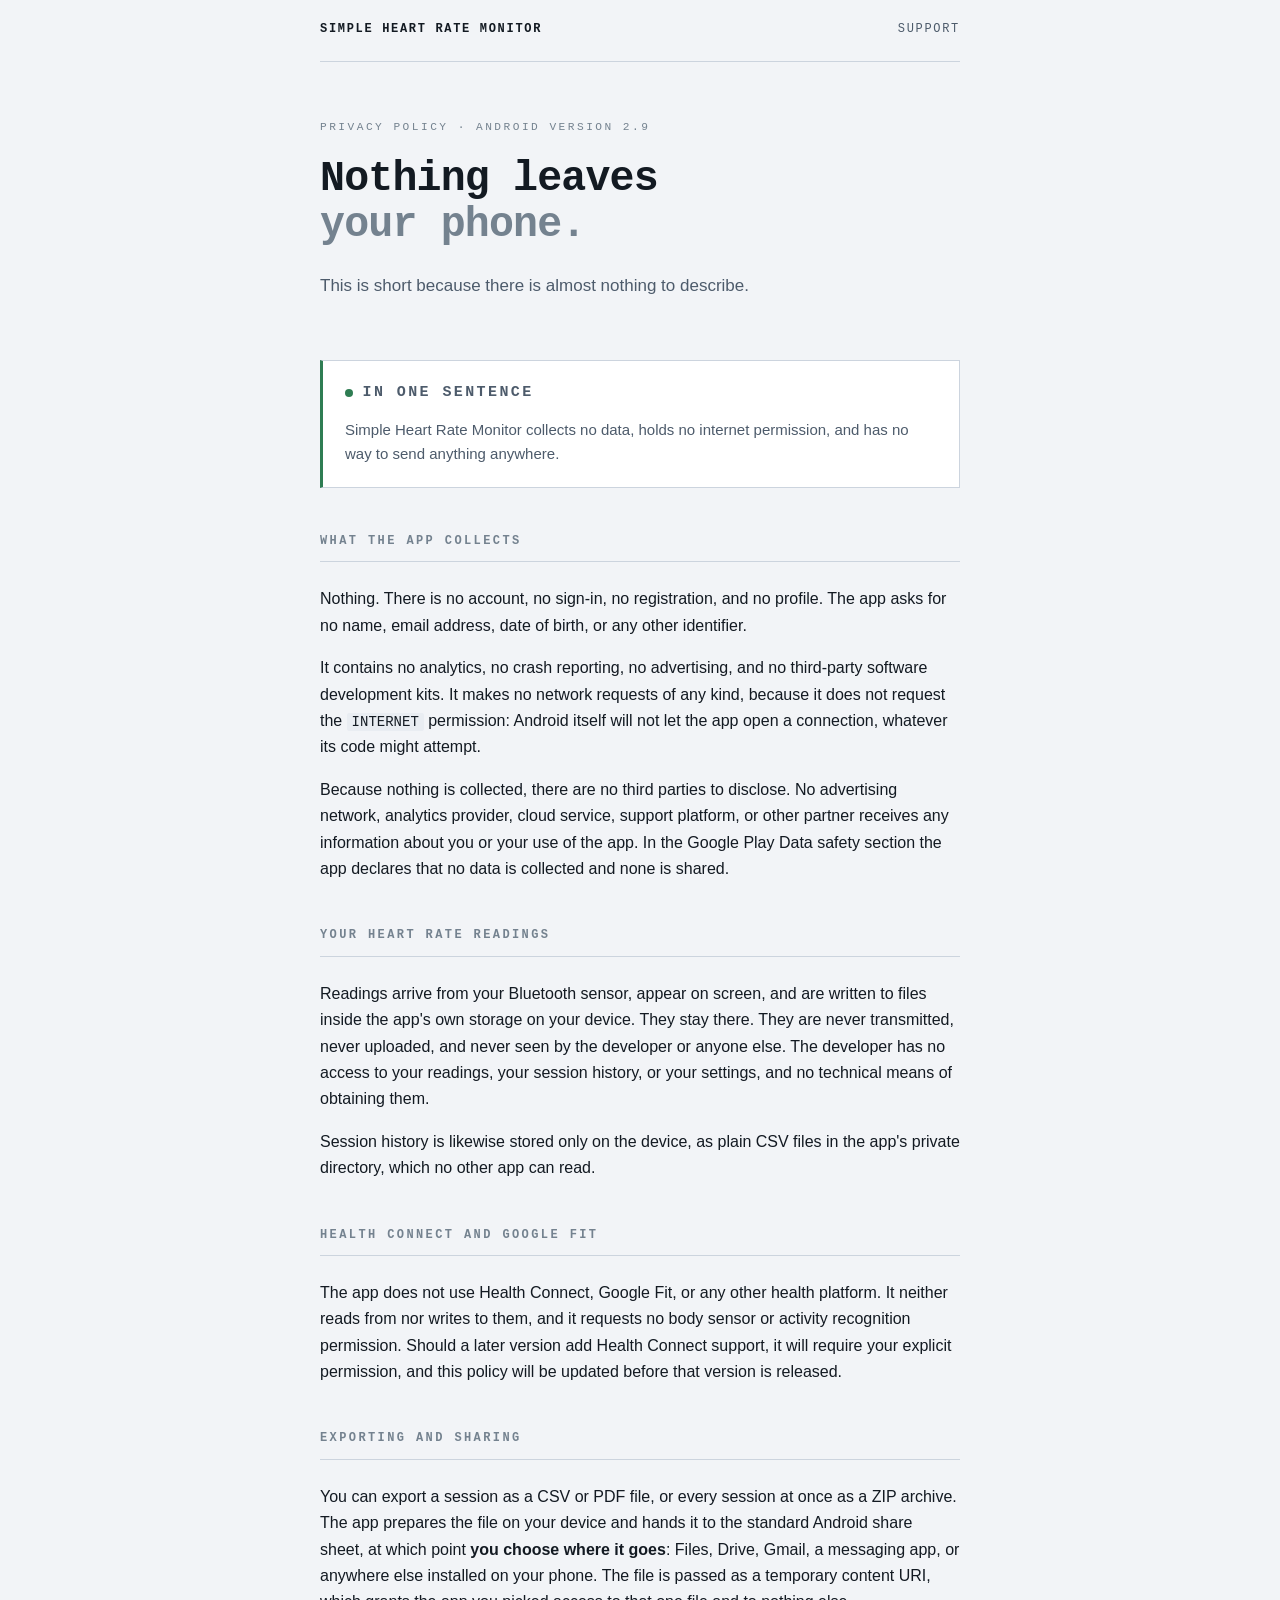
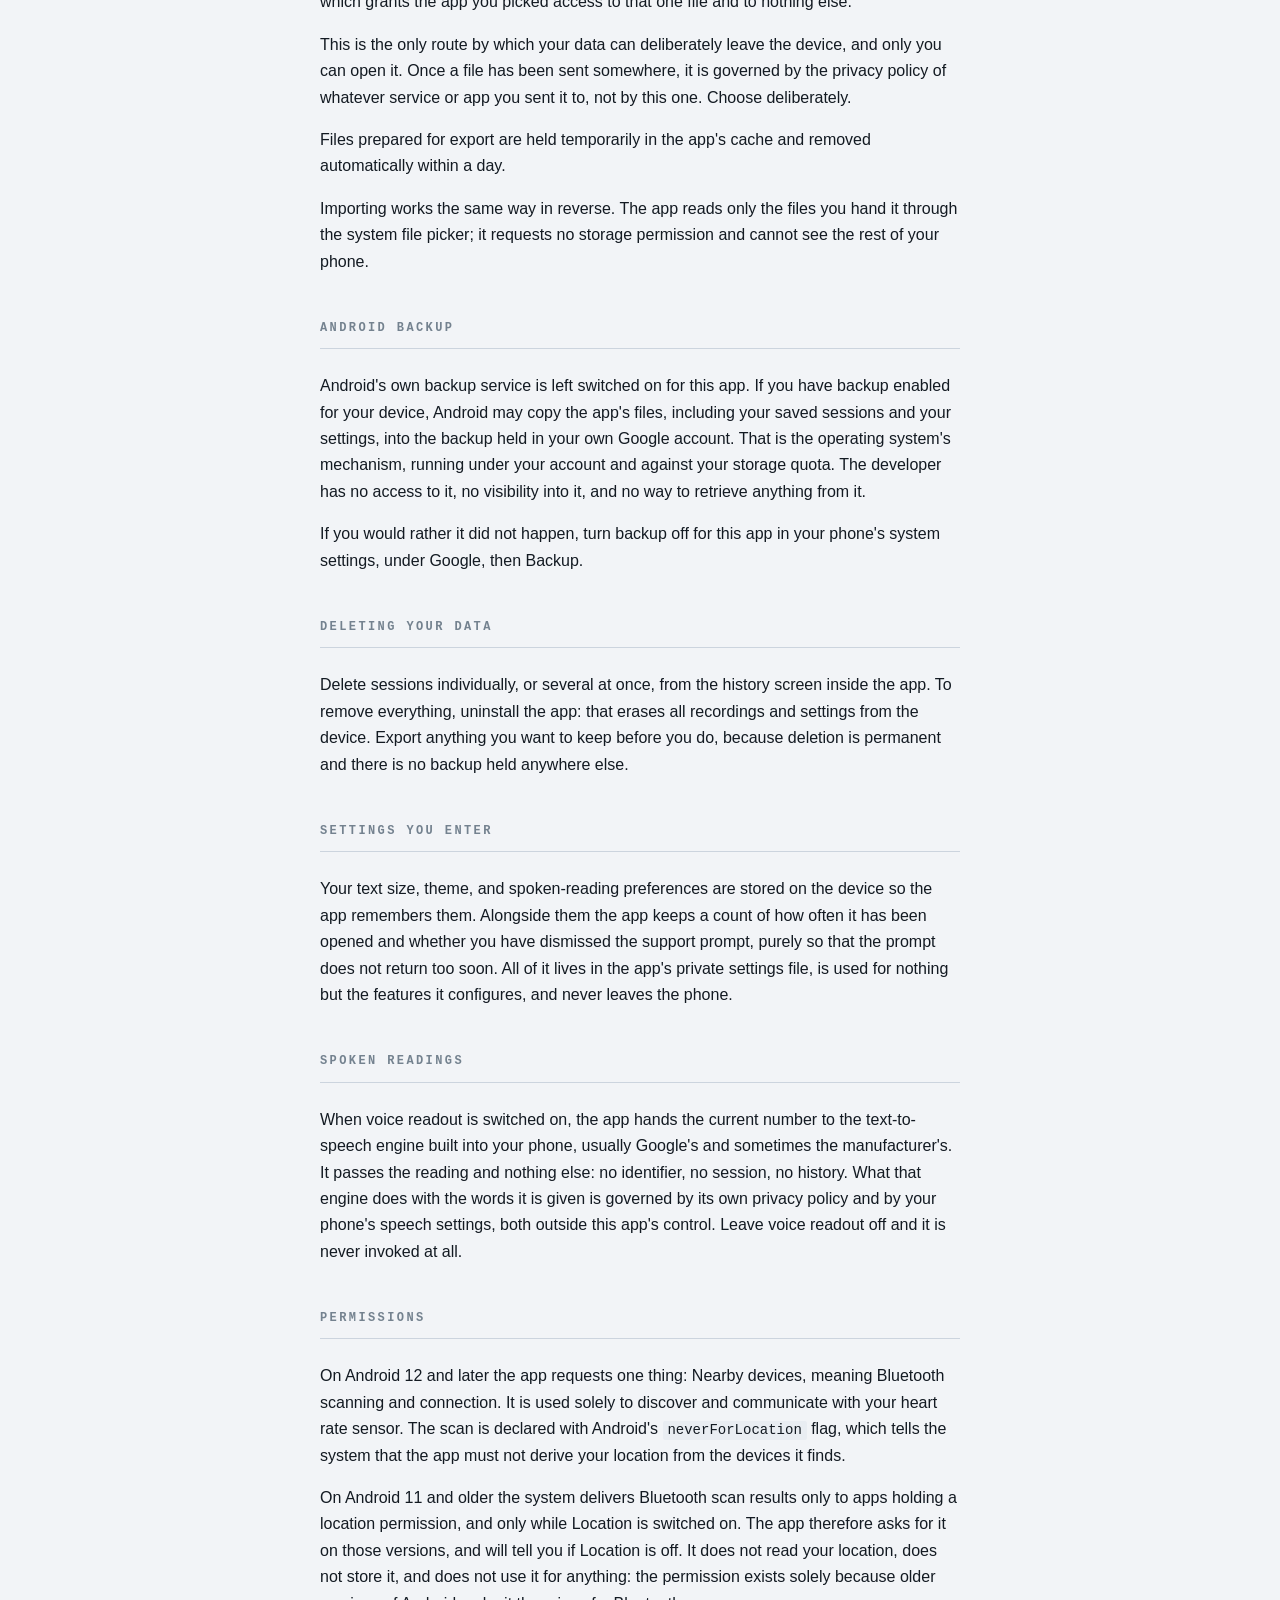
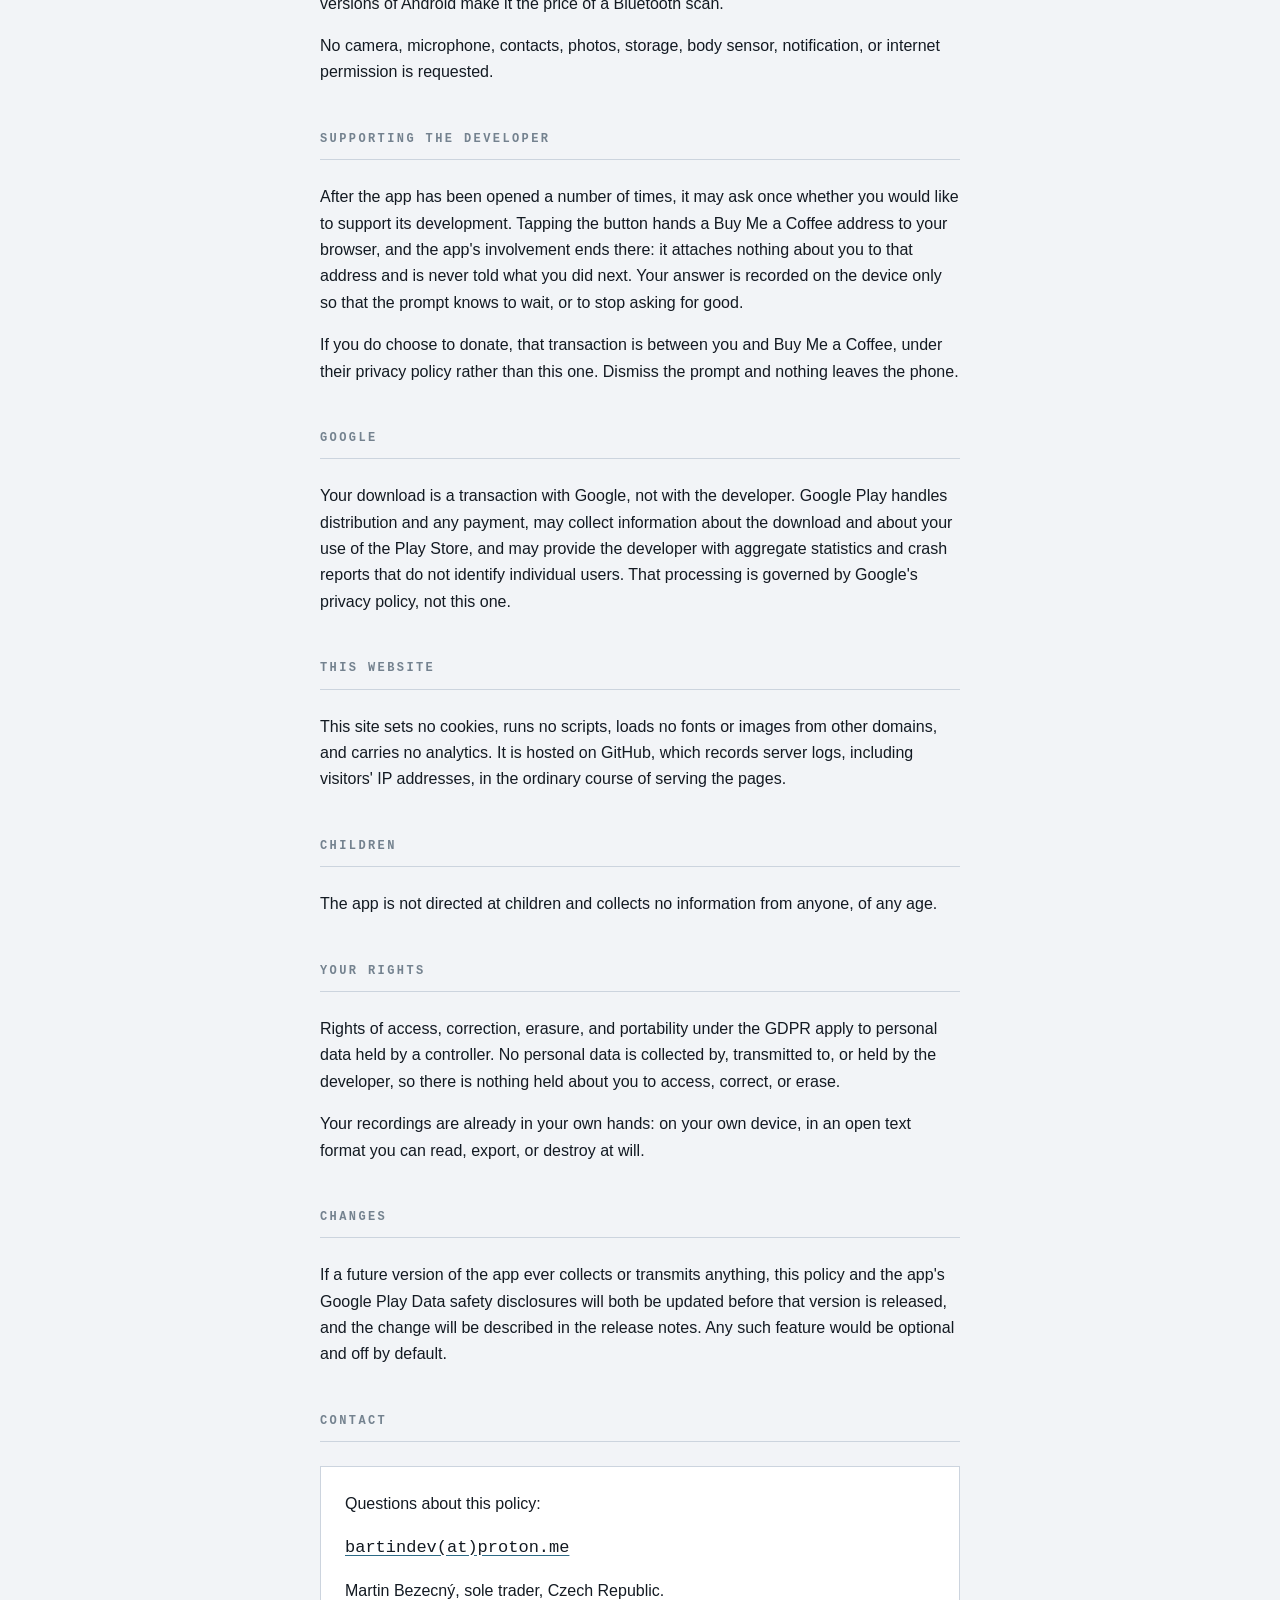
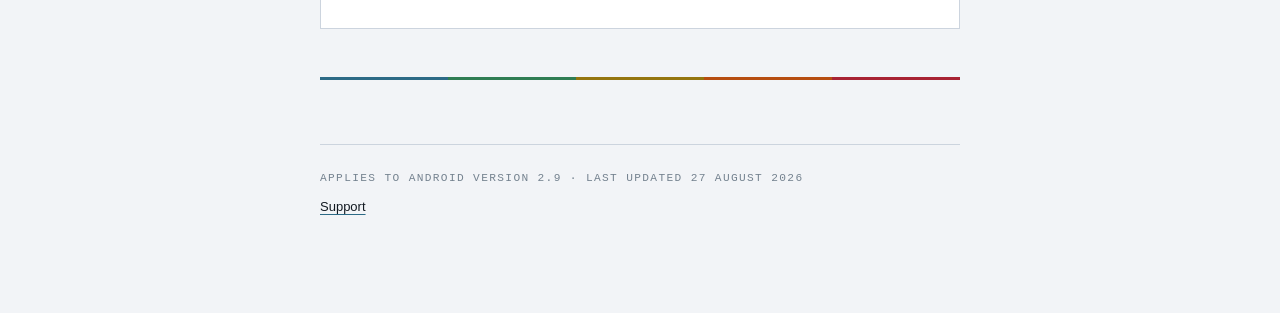
==== privacy-android.html @ a87508fc "Add Android privacy policy, replace favicon with app icon" ====
<!DOCTYPE html>
<html lang="en">
<head>
<meta charset="utf-8">
<meta name="viewport" content="width=device-width, initial-scale=1">
<title>Privacy policy &middot; Simple Heart Rate Monitor</title>
<meta name="description" content="Privacy policy for the Android version of Simple Heart Rate Monitor. The app collects nothing and holds no internet permission.">
<meta name="robots" content="noindex, nofollow">
<link rel="icon" href="favicon.svg" type="image/svg+xml">
<link rel="stylesheet" href="style.css">
</head>
<body>

<nav class="bar">
  <b>Simple Heart Rate Monitor</b>
  <a href="index.html">Support</a>
</nav>

<main>

  <header class="hero">
    <p class="eyebrow">Privacy policy &middot; Android version 2.9</p>
    <h1>Nothing leaves<span>your phone.</span></h1>
    <p class="lede">This is short because there is almost nothing to describe.</p>
  </header>

  <div class="panel">
    <p class="panel-head"><i class="led"></i> In one sentence</p>
    <p>Simple Heart Rate Monitor collects no data, holds no internet permission, and has no way to send anything anywhere.</p>
  </div>

  <section>
    <h2>What the app collects</h2>
    <p>Nothing. There is no account, no sign-in, no registration, and no profile. The app asks for no name, email address, date of birth, or any other identifier.</p>
    <p>It contains no analytics, no crash reporting, no advertising, and no third-party software development kits. It makes no network requests of any kind, because it does not request the <code>INTERNET</code> permission: Android itself will not let the app open a connection, whatever its code might attempt.</p>
    <p>Because nothing is collected, there are no third parties to disclose. No advertising network, analytics provider, cloud service, support platform, or other partner receives any information about you or your use of the app. In the Google Play Data safety section the app declares that no data is collected and none is shared.</p>
  </section>

  <section>
    <h2>Your heart rate readings</h2>
    <p>Readings arrive from your Bluetooth sensor, appear on screen, and are written to files inside the app's own storage on your device. They stay there. They are never transmitted, never uploaded, and never seen by the developer or anyone else. The developer has no access to your readings, your session history, or your settings, and no technical means of obtaining them.</p>
    <p>Session history is likewise stored only on the device, as plain CSV files in the app's private directory, which no other app can read.</p>
  </section>

  <section>
    <h2>Health Connect and Google Fit</h2>
    <p>The app does not use Health Connect, Google Fit, or any other health platform. It neither reads from nor writes to them, and it requests no body sensor or activity recognition permission. Should a later version add Health Connect support, it will require your explicit permission, and this policy will be updated before that version is released.</p>
  </section>

  <section>
    <h2>Exporting and sharing</h2>
    <p>You can export a session as a CSV or PDF file, or every session at once as a ZIP archive. The app prepares the file on your device and hands it to the standard Android share sheet, at which point <strong>you choose where it goes</strong>: Files, Drive, Gmail, a messaging app, or anywhere else installed on your phone. The file is passed as a temporary content URI, which grants the app you picked access to that one file and to nothing else.</p>
    <p>This is the only route by which your data can deliberately leave the device, and only you can open it. Once a file has been sent somewhere, it is governed by the privacy policy of whatever service or app you sent it to, not by this one. Choose deliberately.</p>
    <p>Files prepared for export are held temporarily in the app's cache and removed automatically within a day.</p>
    <p>Importing works the same way in reverse. The app reads only the files you hand it through the system file picker; it requests no storage permission and cannot see the rest of your phone.</p>
  </section>

  <section>
    <h2>Android backup</h2>
    <p>Android's own backup service is left switched on for this app. If you have backup enabled for your device, Android may copy the app's files, including your saved sessions and your settings, into the backup held in your own Google account. That is the operating system's mechanism, running under your account and against your storage quota. The developer has no access to it, no visibility into it, and no way to retrieve anything from it.</p>
    <p>If you would rather it did not happen, turn backup off for this app in your phone's system settings, under Google, then Backup.</p>
  </section>

  <section>
    <h2>Deleting your data</h2>
    <p>Delete sessions individually, or several at once, from the history screen inside the app. To remove everything, uninstall the app: that erases all recordings and settings from the device. Export anything you want to keep before you do, because deletion is permanent and there is no backup held anywhere else.</p>
  </section>

  <section>
    <h2>Settings you enter</h2>
    <p>Your text size, theme, and spoken-reading preferences are stored on the device so the app remembers them. Alongside them the app keeps a count of how often it has been opened and whether you have dismissed the support prompt, purely so that the prompt does not return too soon. All of it lives in the app's private settings file, is used for nothing but the features it configures, and never leaves the phone.</p>
  </section>

  <section>
    <h2>Spoken readings</h2>
    <p>When voice readout is switched on, the app hands the current number to the text-to-speech engine built into your phone, usually Google's and sometimes the manufacturer's. It passes the reading and nothing else: no identifier, no session, no history. What that engine does with the words it is given is governed by its own privacy policy and by your phone's speech settings, both outside this app's control. Leave voice readout off and it is never invoked at all.</p>
  </section>

  <section>
    <h2>Permissions</h2>
    <p>On Android 12 and later the app requests one thing: Nearby devices, meaning Bluetooth scanning and connection. It is used solely to discover and communicate with your heart rate sensor. The scan is declared with Android's <code>neverForLocation</code> flag, which tells the system that the app must not derive your location from the devices it finds.</p>
    <p>On Android 11 and older the system delivers Bluetooth scan results only to apps holding a location permission, and only while Location is switched on. The app therefore asks for it on those versions, and will tell you if Location is off. It does not read your location, does not store it, and does not use it for anything: the permission exists solely because older versions of Android make it the price of a Bluetooth scan.</p>
    <p>No camera, microphone, contacts, photos, storage, body sensor, notification, or internet permission is requested.</p>
  </section>

  <section>
    <h2>Supporting the developer</h2>
    <p>After the app has been opened a number of times, it may ask once whether you would like to support its development. Tapping the button hands a Buy Me a Coffee address to your browser, and the app's involvement ends there: it attaches nothing about you to that address and is never told what you did next. Your answer is recorded on the device only so that the prompt knows to wait, or to stop asking for good.</p>
    <p>If you do choose to donate, that transaction is between you and Buy Me a Coffee, under their privacy policy rather than this one. Dismiss the prompt and nothing leaves the phone.</p>
  </section>

  <section>
    <h2>Google</h2>
    <p>Your download is a transaction with Google, not with the developer. Google Play handles distribution and any payment, may collect information about the download and about your use of the Play Store, and may provide the developer with aggregate statistics and crash reports that do not identify individual users. That processing is governed by Google's privacy policy, not this one.</p>
  </section>

  <section>
    <h2>This website</h2>
    <p>This site sets no cookies, runs no scripts, loads no fonts or images from other domains, and carries no analytics. It is hosted on GitHub, which records server logs, including visitors' IP addresses, in the ordinary course of serving the pages.</p>
  </section>

  <section>
    <h2>Children</h2>
    <p>The app is not directed at children and collects no information from anyone, of any age.</p>
  </section>

  <section>
    <h2>Your rights</h2>
    <p>Rights of access, correction, erasure, and portability under the GDPR apply to personal data held by a controller. No personal data is collected by, transmitted to, or held by the developer, so there is nothing held about you to access, correct, or erase.</p>
    <p>Your recordings are already in your own hands: on your own device, in an open text format you can read, export, or destroy at will.</p>
  </section>

  <section>
    <h2>Changes</h2>
    <p>If a future version of the app ever collects or transmits anything, this policy and the app's Google Play Data safety disclosures will both be updated before that version is released, and the change will be described in the release notes. Any such feature would be optional and off by default.</p>
  </section>

  <section>
    <h2>Contact</h2>
    <div class="contact">
      <p>Questions about this policy:</p>
      <p class="addr"><a href="mailto:bartindev@proton.me">bartindev(at)proton.me</a></p>
      <p>Martin Bezecn&yacute;, sole trader, Czech Republic.</p>
    </div>
  </section>

  <div class="ramp"><i></i><i></i><i></i><i></i><i></i></div>

</main>

<footer>
  <p class="meta">Applies to Android version 2.9 &middot; Last updated 27 August 2026</p>
  <p><a href="index.html">Support</a></p>
</footer>

</body>
</html>
---- style.css ----
/* Simple Heart Rate Monitor - support site
   No webfonts, no scripts, no third-party requests. The privacy policy
   hosted here says the product contacts nobody; the site holds to that. */

:root {
  --ink:        #10151c;
  --panel:      #171e27;
  --panel-2:    #1d2531;
  --rule:       #263140;
  --rule-soft:  #1f2833;
  --text:       #dde3ea;
  --text-dim:   #97a5b6;
  --text-faint: #6b7a8c;

  /* The five training zones are the app's only chromatic vocabulary,
     so they are this page's palette too. */
  --z1: #3b82a0;
  --z2: #3f9c6b;
  --z3: #c9a227;
  --z4: #e0651f;
  --z5: #c8384a;

  --mono: ui-monospace, "SF Mono", SFMono-Regular, Menlo, Consolas,
          "Liberation Mono", "Courier New", monospace;
  --sans: -apple-system, BlinkMacSystemFont, "Segoe UI", Roboto,
          "Helvetica Neue", Arial, sans-serif;

  --col: 40rem;
}

@media (prefers-color-scheme: light) {
  :root {
    --ink:        #f2f4f7;
    --panel:      #ffffff;
    --panel-2:    #e9edf2;
    --rule:       #ccd4de;
    --rule-soft:  #dde3ea;
    --text:       #131a22;
    --text-dim:   #4d5b6b;
    --text-faint: #74828f;
    --z1: #2c6a86;
    --z2: #2f7d53;
    --z3: #94750f;
    --z4: #b64d10;
    --z5: #a82333;
  }
}

*, *::before, *::after { box-sizing: border-box; }

html { -webkit-text-size-adjust: 100%; }

body {
  margin: 0;
  background: var(--ink);
  color: var(--text);
  font-family: var(--sans);
  font-size: 1rem;
  line-height: 1.65;
  padding: 0 1.5rem 6rem;
}

/* ---------- masthead ---------- */

.bar {
  max-width: var(--col);
  margin: 0 auto;
  display: flex;
  justify-content: space-between;
  align-items: baseline;
  gap: 1rem;
  padding: 1.25rem 0;
  border-bottom: 1px solid var(--rule);
  font-family: var(--mono);
  font-size: 0.75rem;
  letter-spacing: 0.14em;
  text-transform: uppercase;
}

.bar b { font-weight: 600; color: var(--text); }
.bar a { color: var(--text-dim); text-decoration: none; border-bottom: 1px solid transparent; }
.bar a:hover, .bar a:focus-visible { color: var(--text); border-bottom-color: var(--z1); }

/* ---------- layout ---------- */

main { max-width: var(--col); margin: 0 auto; }

.hero { padding: 3.5rem 0 2.5rem; }

.eyebrow {
  font-family: var(--mono);
  font-size: 0.7rem;
  letter-spacing: 0.22em;
  text-transform: uppercase;
  color: var(--text-faint);
  margin: 0 0 1.25rem;
}

h1 {
  font-family: var(--mono);
  font-weight: 600;
  font-size: clamp(1.75rem, 7vw, 2.6rem);
  line-height: 1.1;
  letter-spacing: -0.02em;
  margin: 0;
}

h1 span { display: block; color: var(--text-faint); }

.lede {
  margin: 1.5rem 0 0;
  font-size: 1.0625rem;
  color: var(--text-dim);
  max-width: 34rem;
}

section { padding: 2.75rem 0 0; }

h2 {
  font-family: var(--mono);
  font-size: 0.75rem;
  font-weight: 600;
  letter-spacing: 0.2em;
  text-transform: uppercase;
  color: var(--text-faint);
  margin: 0 0 1.5rem;
  padding-bottom: 0.6rem;
  border-bottom: 1px solid var(--rule);
}

h3 {
  font-family: var(--sans);
  font-size: 1rem;
  font-weight: 600;
  margin: 2rem 0 0.5rem;
}

p { margin: 0 0 1rem; }
p:last-child { margin-bottom: 0; }

a { color: var(--text); text-decoration: underline; text-decoration-color: var(--z1); text-underline-offset: 0.2em; }
a:hover, a:focus-visible { text-decoration-color: var(--text); }

code {
  font-family: var(--mono);
  font-size: 0.875em;
  background: var(--panel-2);
  padding: 0.1em 0.35em;
  border-radius: 2px;
}

strong { font-weight: 600; }

/* ---------- status panels: the signature element ---------- */

.panel {
  background: var(--panel);
  border: 1px solid var(--rule);
  border-left: 3px solid var(--z2);
  padding: 1.25rem 1.375rem;
  margin: 1.25rem 0 0;
}

.panel-head {
  display: flex;
  align-items: center;
  gap: 0.6rem;
  font-family: var(--mono);
  font-size: 0.7rem;
  font-weight: 600;
  letter-spacing: 0.16em;
  text-transform: uppercase;
  color: var(--z2);
  margin: 0 0 0.75rem;
}

.led {
  width: 0.5rem;
  height: 0.5rem;
  border-radius: 50%;
  background: var(--z2);
  flex: none;
}

.panel p { color: var(--text-dim); font-size: 0.9375rem; }

.panel--alert { border-left-color: var(--z5); }
.panel--alert .panel-head { color: var(--z5); font-size: 0.9375rem; letter-spacing: 0.1em; }
.panel--alert .led { background: var(--z5); animation: pulse 1.8s ease-in-out infinite; }
.panel--alert strong { color: var(--text); }

@keyframes pulse { 0%, 100% { opacity: 1; } 50% { opacity: 0.3; } }

@media (prefers-reduced-motion: reduce) {
  .panel--alert .led { animation: none; }
}

/* ---------- compatibility split ---------- */

.split {
  display: grid;
  grid-template-columns: 1fr;
  gap: 2rem;
}

@media (min-width: 40rem) {
  .split { grid-template-columns: 1fr 1fr; gap: 2.5rem; }
}

.split h3 {
  margin: 0 0 0.875rem;
  font-family: var(--mono);
  font-size: 0.7rem;
  letter-spacing: 0.16em;
  text-transform: uppercase;
  padding-bottom: 0.5rem;
  border-bottom: 1px solid var(--rule-soft);
}

.split-yes h3 { color: var(--z2); }
.split-no  h3 { color: var(--z5); }

.split ul { list-style: none; margin: 0; padding: 0; }
.split li {
  font-size: 0.9375rem;
  color: var(--text-dim);
  padding: 0.3rem 0 0.3rem 1.1rem;
  position: relative;
}
.split li::before {
  content: "";
  position: absolute;
  left: 0;
  top: 0.95em;
  width: 0.45rem;
  height: 1px;
  background: currentColor;
  opacity: 0.6;
}
.split li b { color: var(--text); font-weight: 600; }
.split-note { font-size: 0.875rem; color: var(--text-faint); margin-top: 1rem; }

/* ---------- question list ---------- */

.qa { border-top: 1px solid var(--rule-soft); }

.qa > div {
  border-bottom: 1px solid var(--rule-soft);
  padding: 1.375rem 0;
}

.q {
  font-weight: 600;
  font-size: 1rem;
  margin: 0 0 0.5rem;
  color: var(--text);
}

.qa p { color: var(--text-dim); font-size: 0.9375rem; }

/* ---------- ordered steps ---------- */

ol.steps {
  margin: 0.5rem 0 0;
  padding-left: 0;
  list-style: none;
  counter-reset: step;
}

ol.steps li {
  counter-increment: step;
  position: relative;
  padding: 0 0 0.75rem 2.25rem;
  font-size: 0.9375rem;
  color: var(--text-dim);
}

ol.steps li::before {
  content: counter(step, decimal-leading-zero);
  position: absolute;
  left: 0;
  top: 0;
  font-family: var(--mono);
  font-size: 0.75rem;
  color: var(--z1);
  letter-spacing: 0.05em;
}

ol.steps li b { color: var(--text); font-weight: 600; }

/* ---------- zone ramp ---------- */

.ramp { display: flex; height: 3px; margin: 3rem 0 0; }
.ramp i { flex: 1; }
.ramp i:nth-child(1) { background: var(--z1); }
.ramp i:nth-child(2) { background: var(--z2); }
.ramp i:nth-child(3) { background: var(--z3); }
.ramp i:nth-child(4) { background: var(--z4); }
.ramp i:nth-child(5) { background: var(--z5); }

/* ---------- contact + footer ---------- */

.contact {
  background: var(--panel);
  border: 1px solid var(--rule);
  padding: 1.5rem;
  margin-top: 0.5rem;
}

.contact .addr {
  font-family: var(--mono);
  font-size: 1.0625rem;
  word-break: break-all;
}

footer {
  max-width: var(--col);
  margin: 4rem auto 0;
  padding-top: 1.5rem;
  border-top: 1px solid var(--rule);
  font-size: 0.8125rem;
  color: var(--text-faint);
}

footer p { margin: 0 0 0.5rem; }

footer .meta {
  font-family: var(--mono);
  font-size: 0.7rem;
  letter-spacing: 0.12em;
  text-transform: uppercase;
}

:focus-visible {
  outline: 2px solid var(--z1);
  outline-offset: 3px;
}
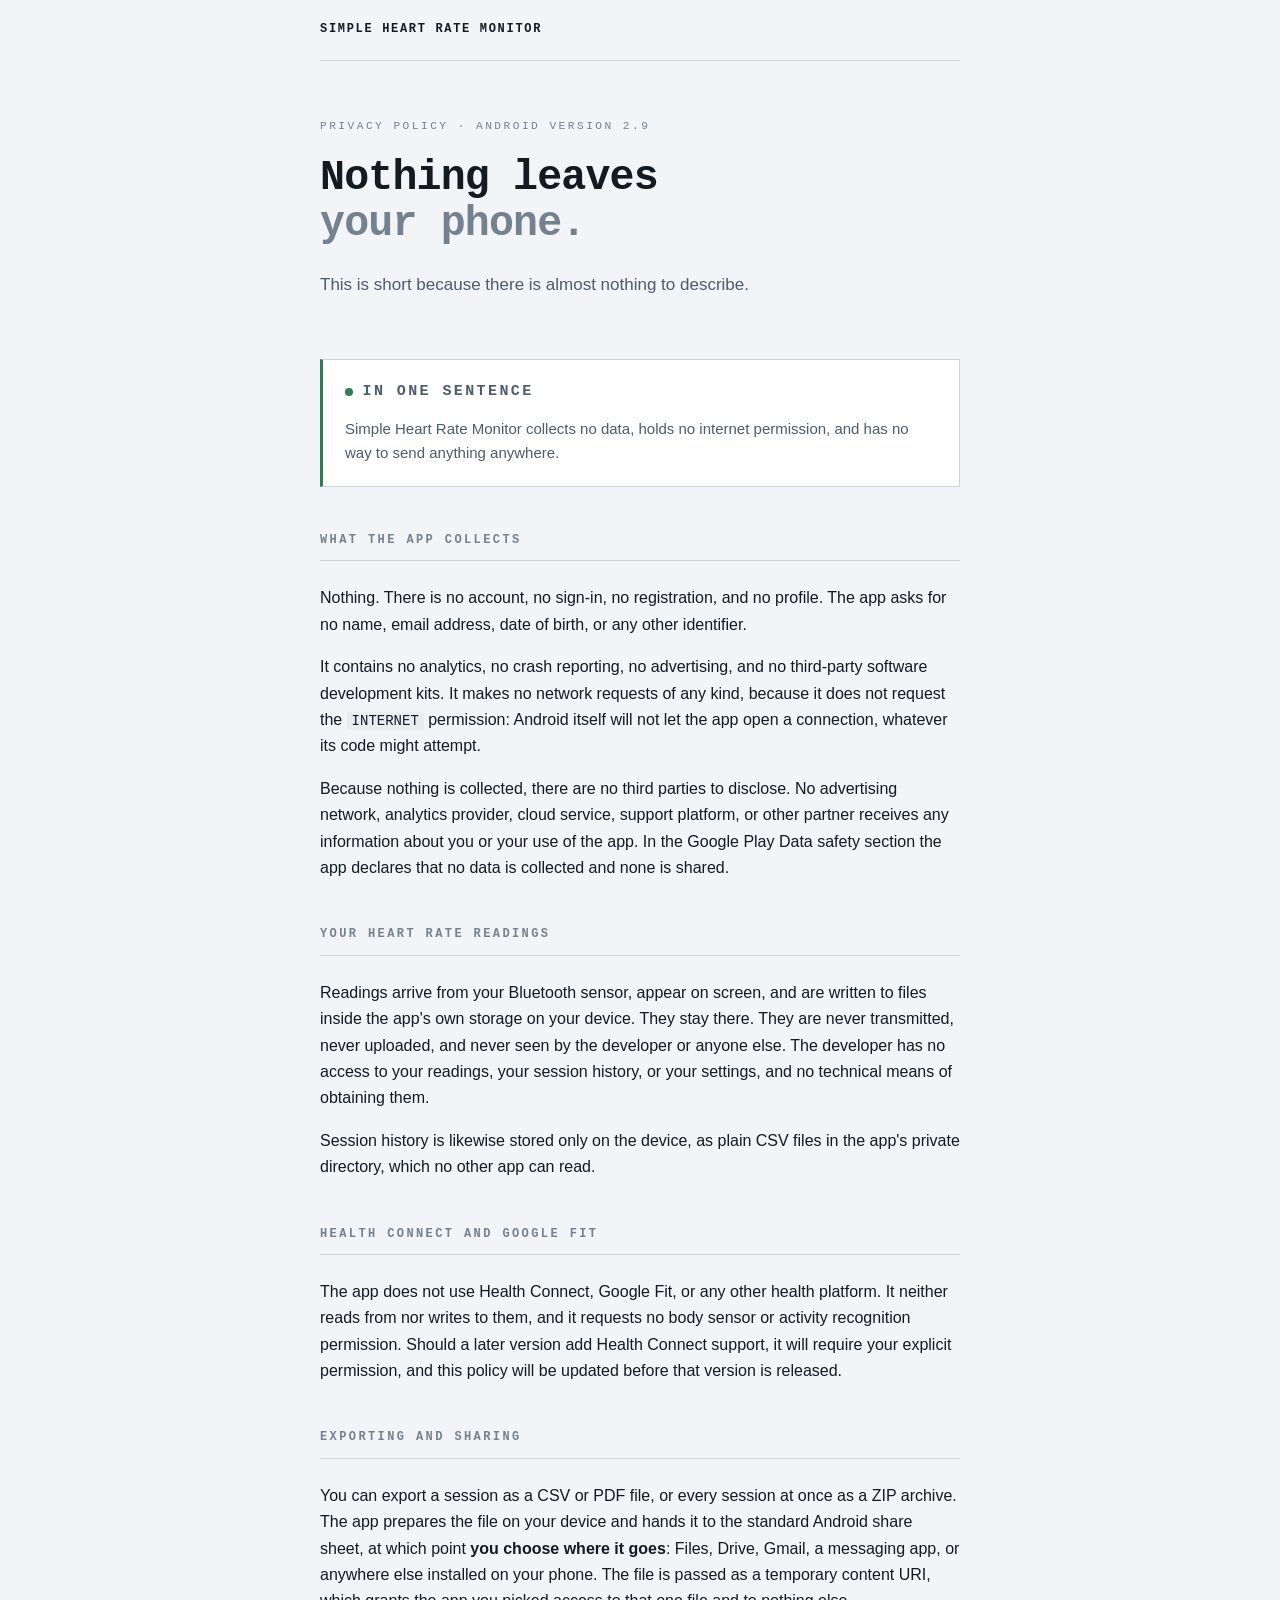
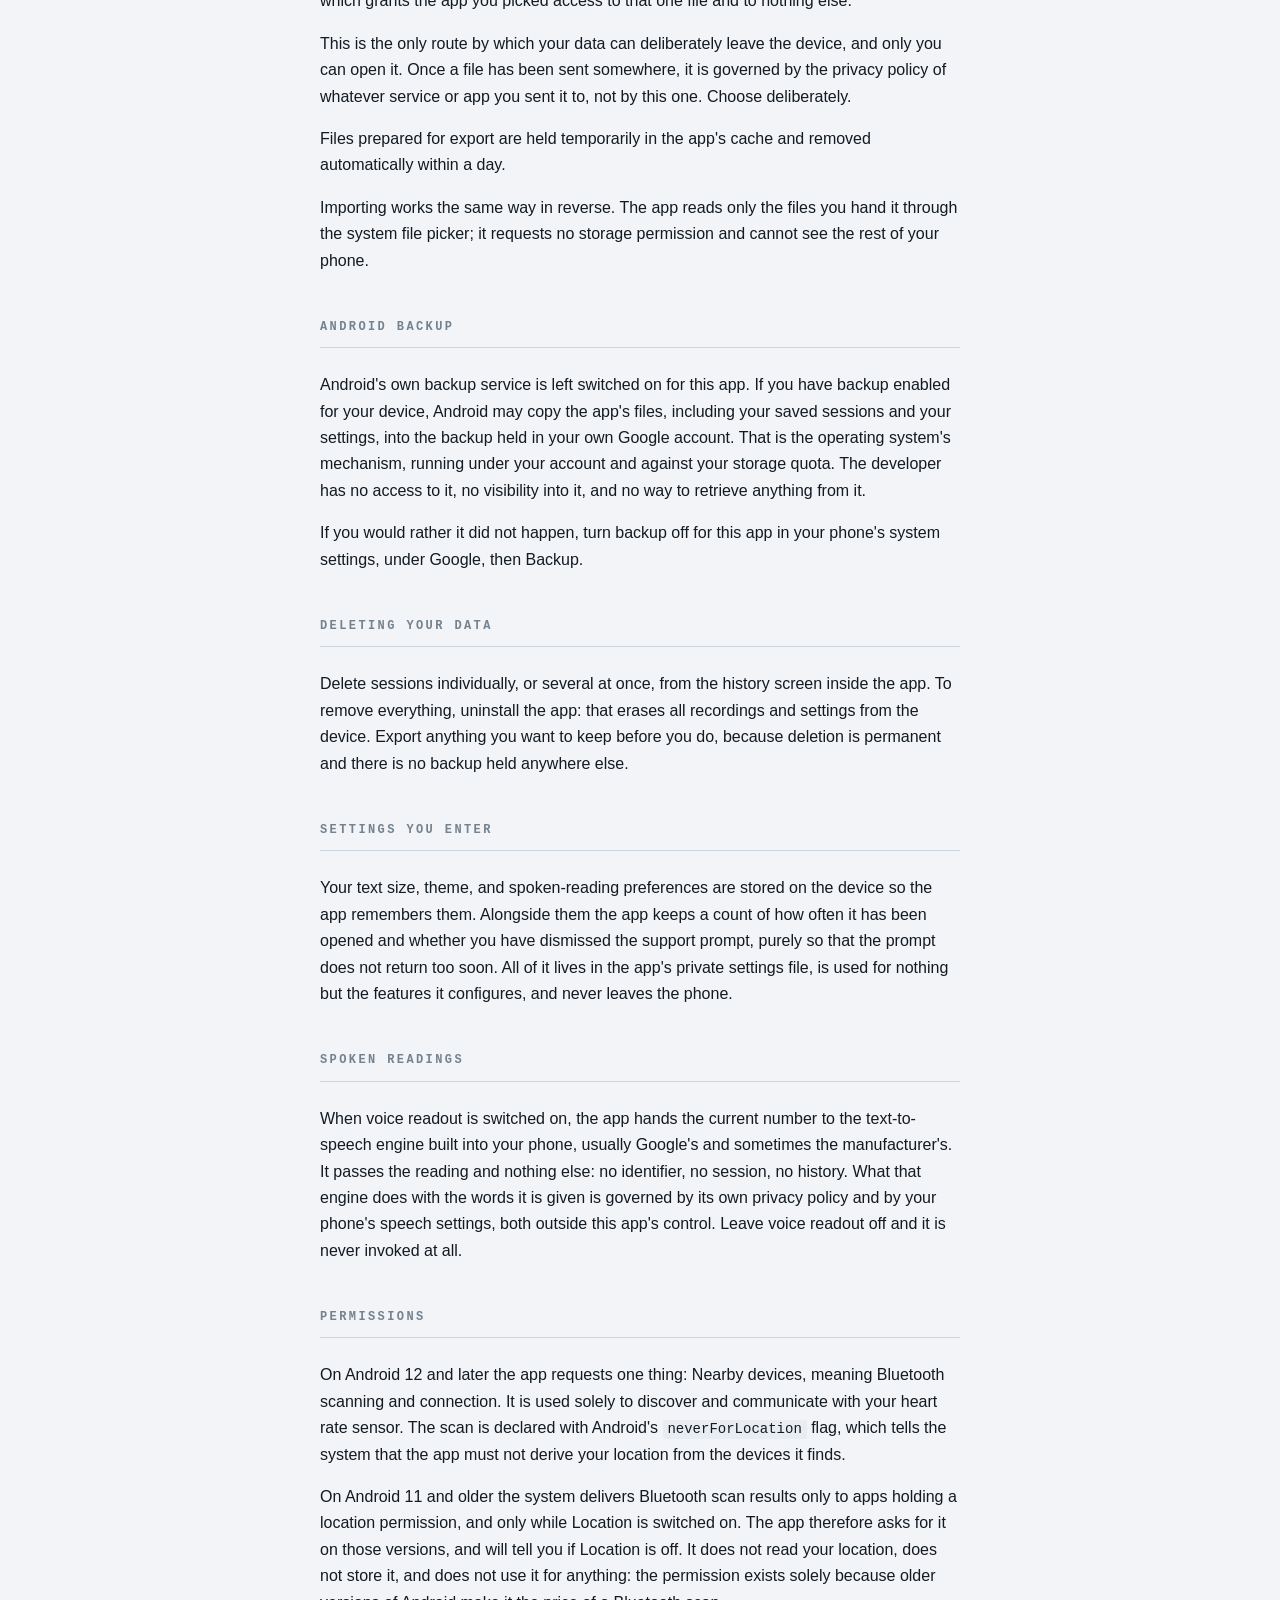
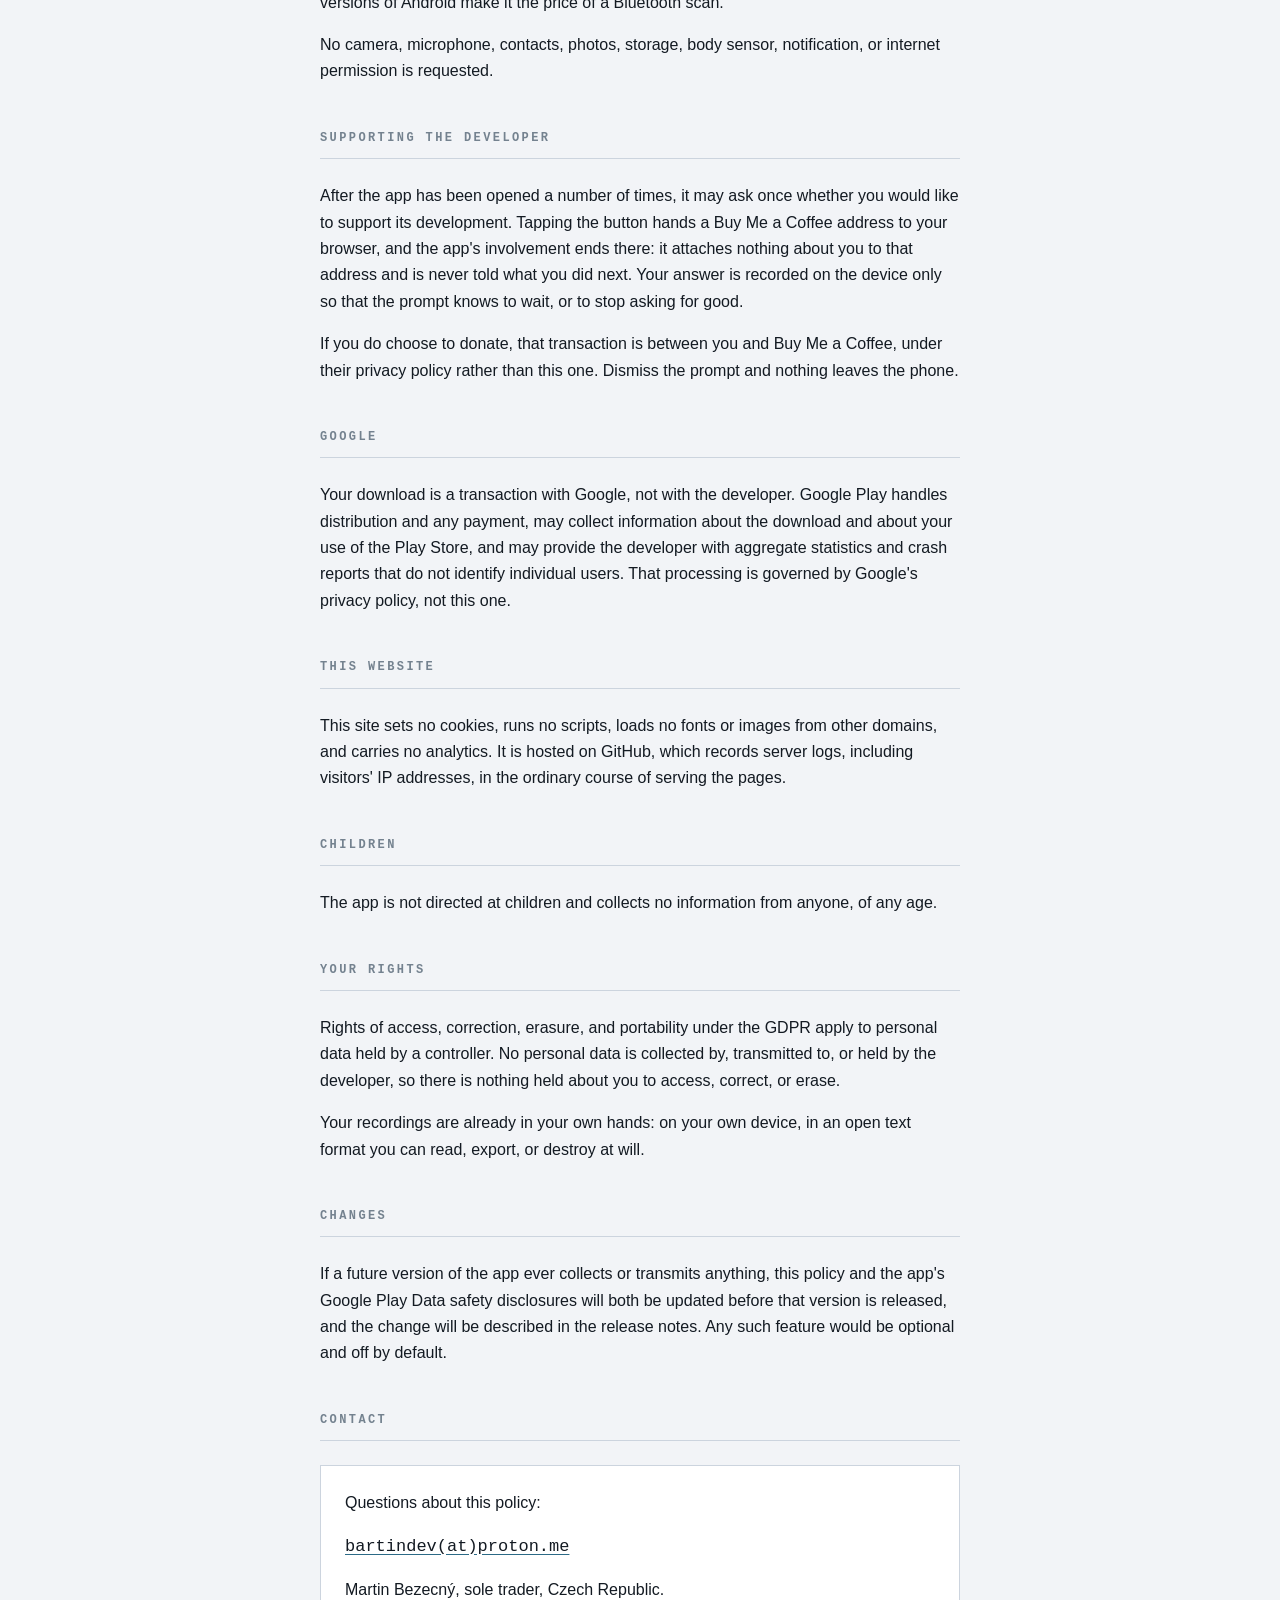
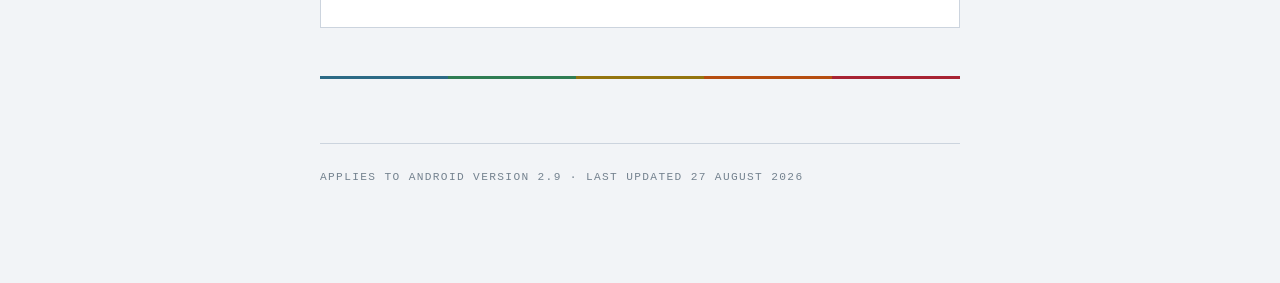
==== commit ef638910: "Fix header and footer" ====
--- a/privacy-android.html
+++ b/privacy-android.html
@@ -13,7 +13,6 @@
 
 <nav class="bar">
   <b>Simple Heart Rate Monitor</b>
-  <a href="index.html">Support</a>
 </nav>
 
 <main>
@@ -130,7 +129,6 @@
 
 <footer>
   <p class="meta">Applies to Android version 2.9 &middot; Last updated 27 August 2026</p>
-  <p><a href="index.html">Support</a></p>
 </footer>
 
 </body>
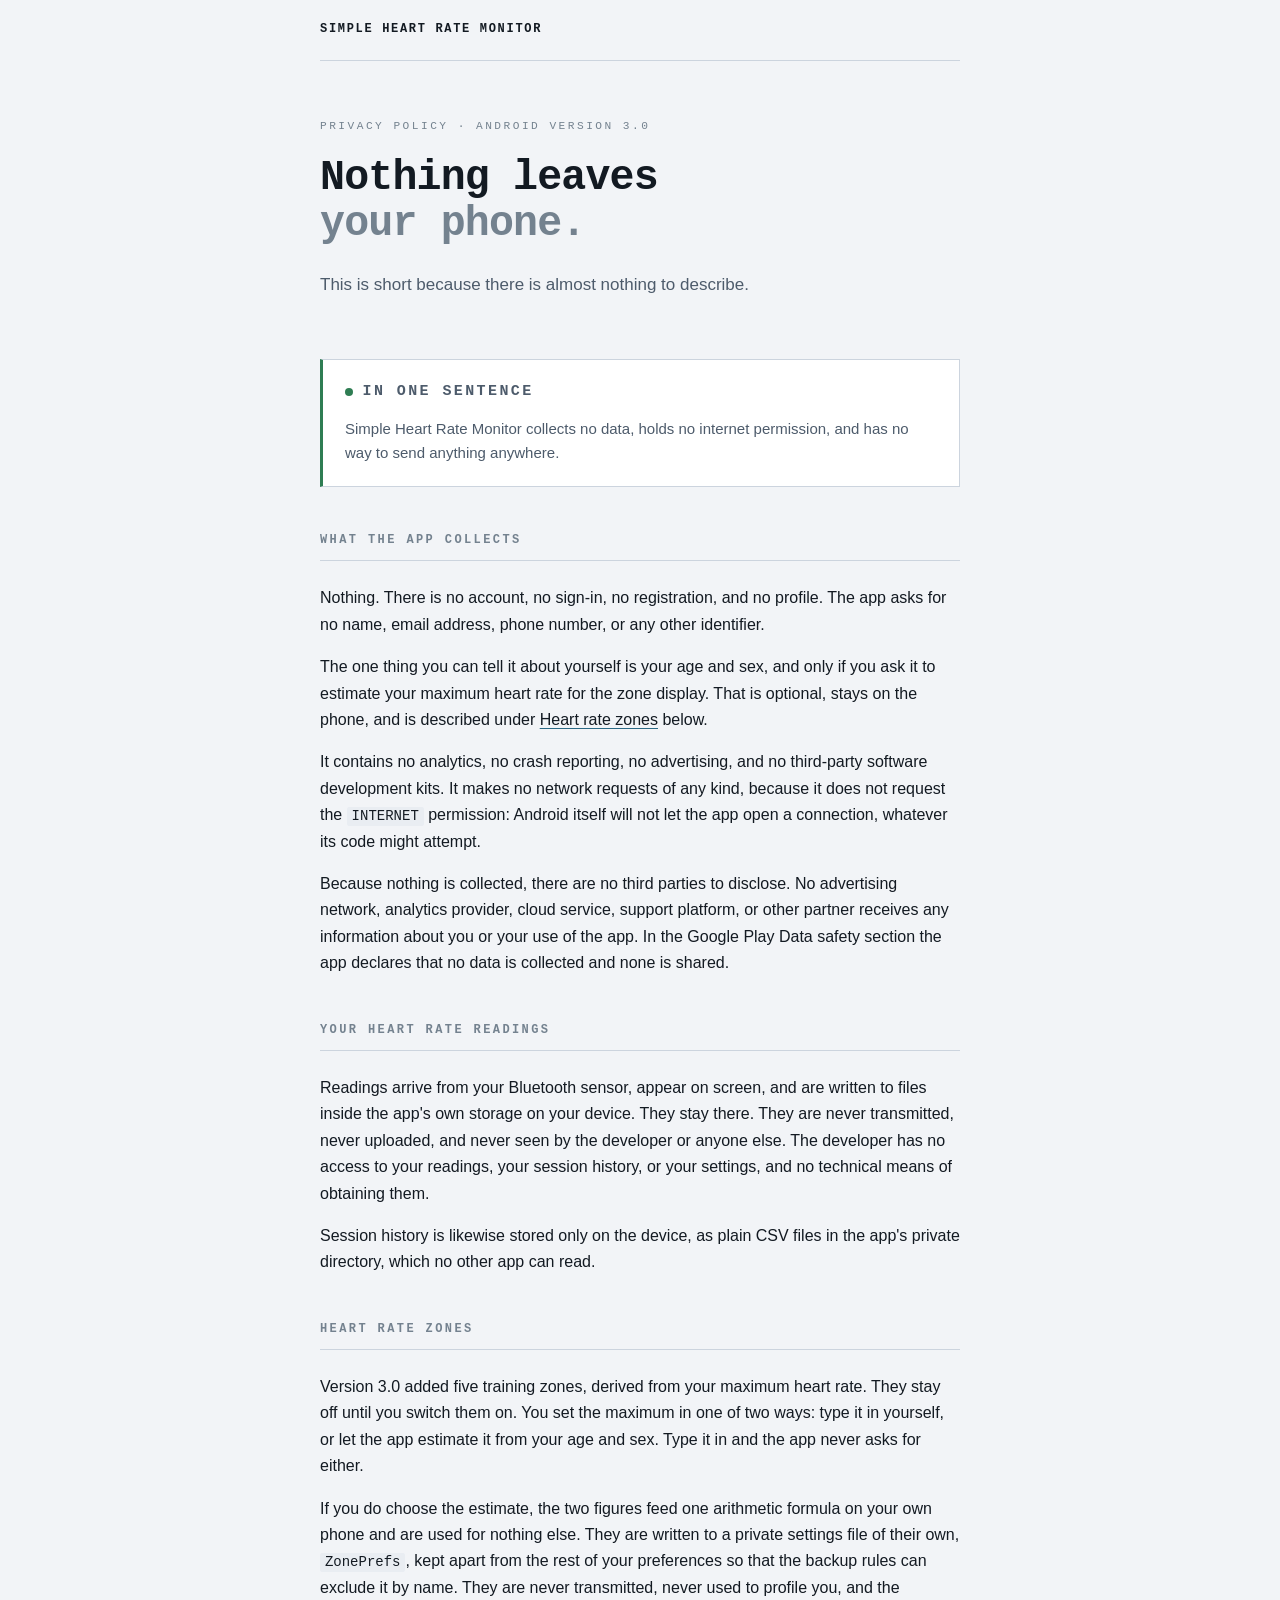
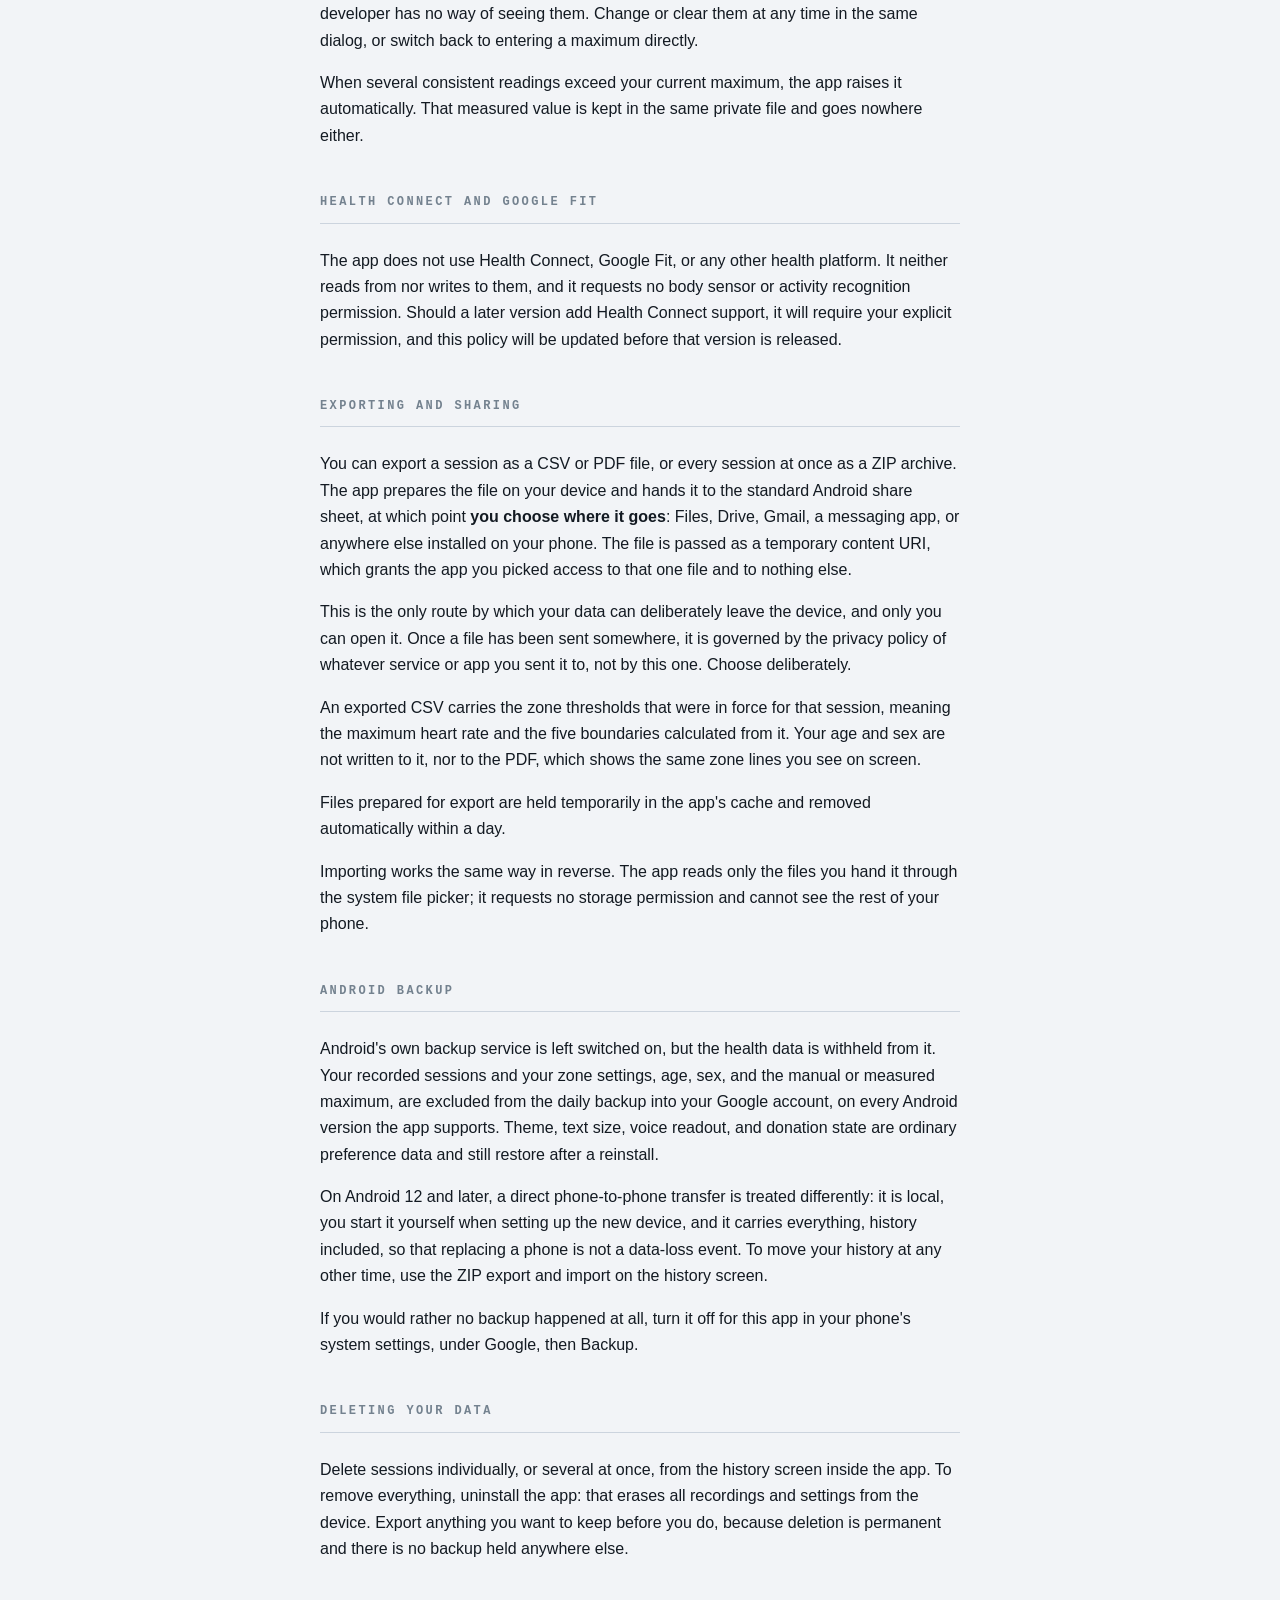
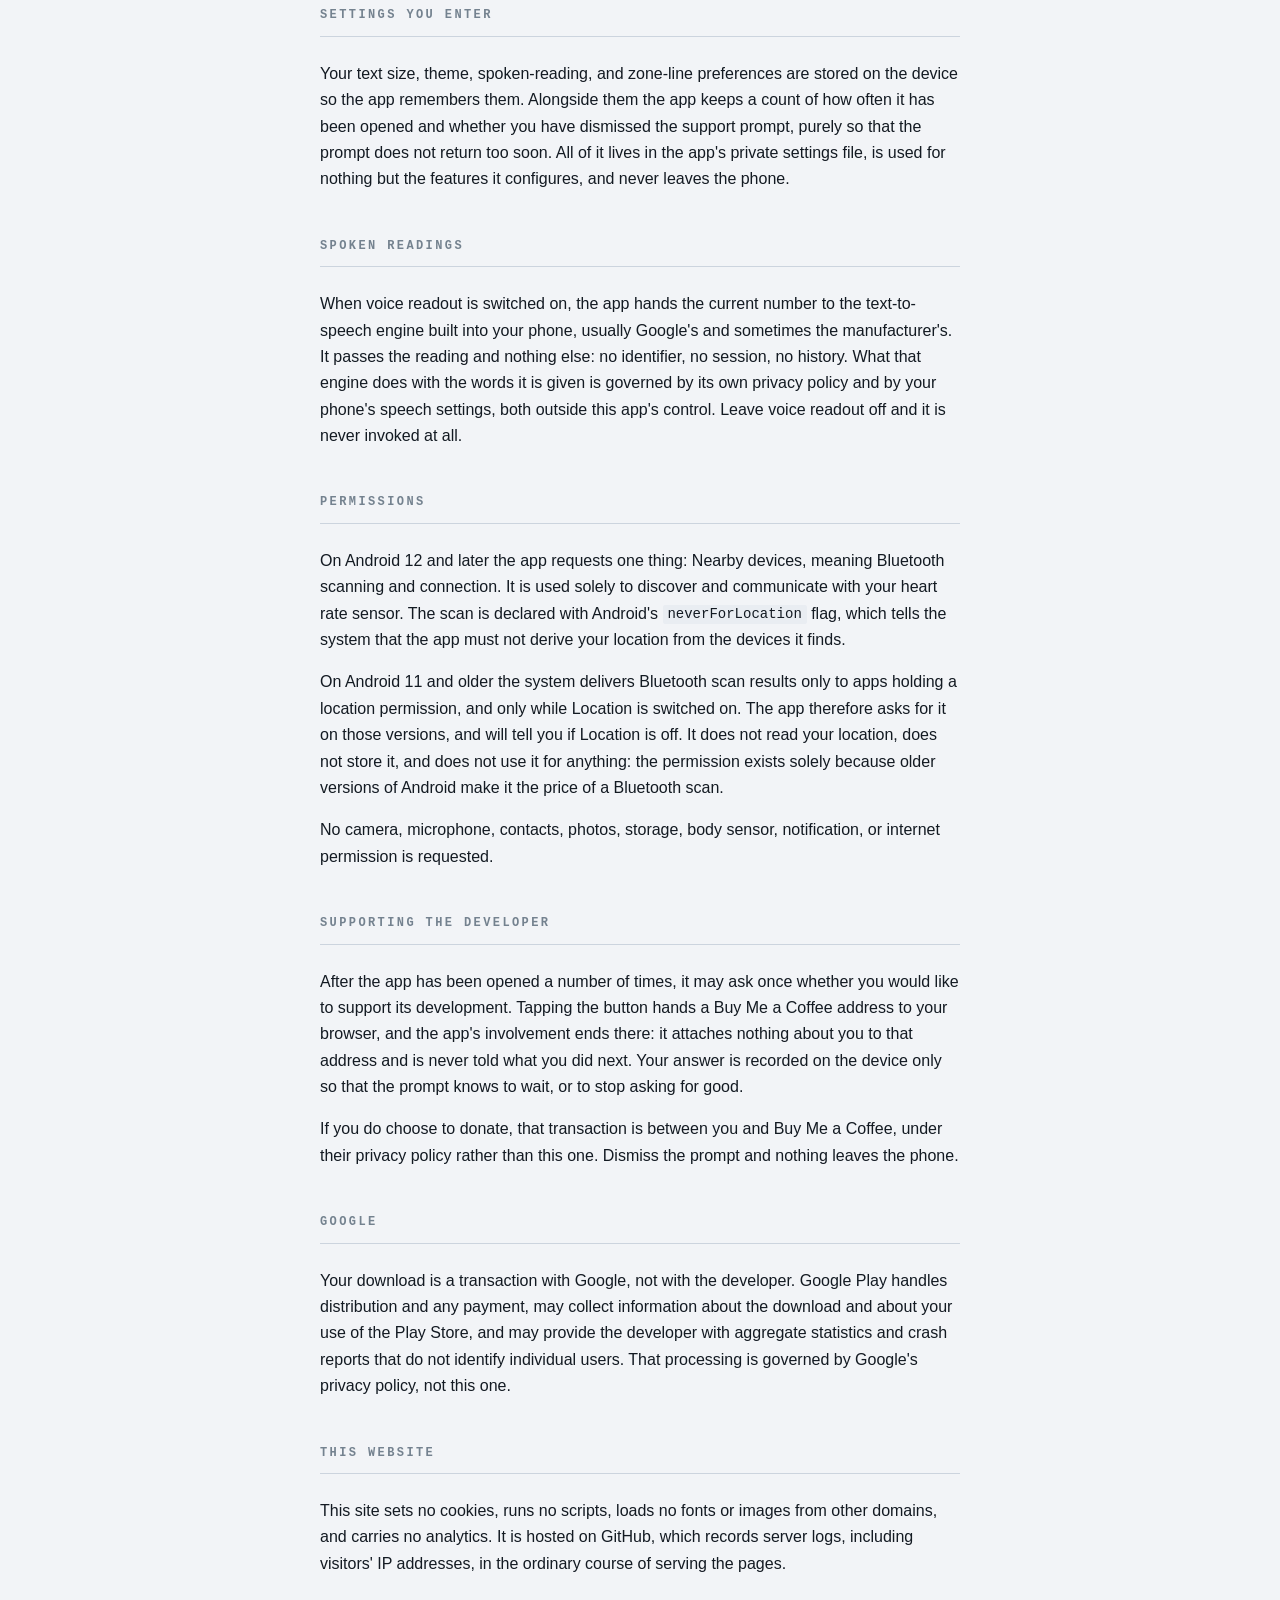
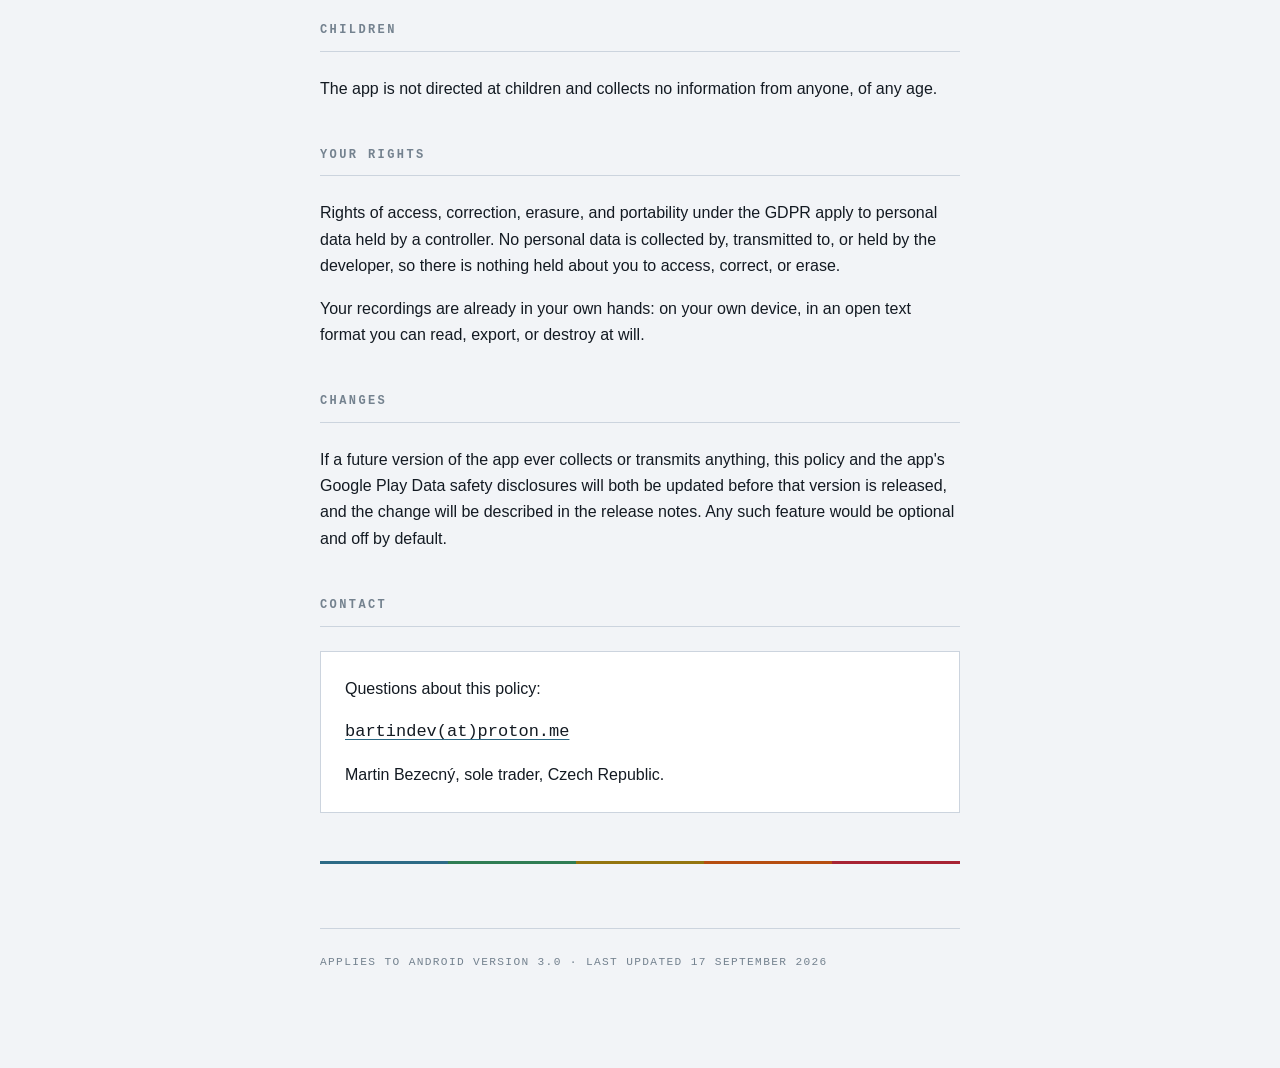
==== commit a011d061: "Update Android privacy policy for app version 3.0 3.0 adds heart rate zones, which take an optional " ====
--- a/privacy-android.html
+++ b/privacy-android.html
@@ -18,7 +18,7 @@
 <main>
 
   <header class="hero">
-    <p class="eyebrow">Privacy policy &middot; Android version 2.9</p>
+    <p class="eyebrow">Privacy policy &middot; Android version 3.0</p>
     <h1>Nothing leaves<span>your phone.</span></h1>
     <p class="lede">This is short because there is almost nothing to describe.</p>
   </header>
@@ -30,7 +30,8 @@
 
   <section>
     <h2>What the app collects</h2>
-    <p>Nothing. There is no account, no sign-in, no registration, and no profile. The app asks for no name, email address, date of birth, or any other identifier.</p>
+    <p>Nothing. There is no account, no sign-in, no registration, and no profile. The app asks for no name, email address, phone number, or any other identifier.</p>
+    <p>The one thing you can tell it about yourself is your age and sex, and only if you ask it to estimate your maximum heart rate for the zone display. That is optional, stays on the phone, and is described under <a href="#zones">Heart rate zones</a> below.</p>
     <p>It contains no analytics, no crash reporting, no advertising, and no third-party software development kits. It makes no network requests of any kind, because it does not request the <code>INTERNET</code> permission: Android itself will not let the app open a connection, whatever its code might attempt.</p>
     <p>Because nothing is collected, there are no third parties to disclose. No advertising network, analytics provider, cloud service, support platform, or other partner receives any information about you or your use of the app. In the Google Play Data safety section the app declares that no data is collected and none is shared.</p>
   </section>
@@ -39,6 +40,13 @@
     <h2>Your heart rate readings</h2>
     <p>Readings arrive from your Bluetooth sensor, appear on screen, and are written to files inside the app's own storage on your device. They stay there. They are never transmitted, never uploaded, and never seen by the developer or anyone else. The developer has no access to your readings, your session history, or your settings, and no technical means of obtaining them.</p>
     <p>Session history is likewise stored only on the device, as plain CSV files in the app's private directory, which no other app can read.</p>
+  </section>
+
+  <section id="zones">
+    <h2>Heart rate zones</h2>
+    <p>Version 3.0 added five training zones, derived from your maximum heart rate. They stay off until you switch them on. You set the maximum in one of two ways: type it in yourself, or let the app estimate it from your age and sex. Type it in and the app never asks for either.</p>
+    <p>If you do choose the estimate, the two figures feed one arithmetic formula on your own phone and are used for nothing else. They are written to a private settings file of their own, <code>ZonePrefs</code>, kept apart from the rest of your preferences so that the backup rules can exclude it by name. They are never transmitted, never used to profile you, and the developer has no way of seeing them. Change or clear them at any time in the same dialog, or switch back to entering a maximum directly.</p>
+    <p>When several consistent readings exceed your current maximum, the app raises it automatically. That measured value is kept in the same private file and goes nowhere either.</p>
   </section>
 
   <section>
@@ -50,14 +58,16 @@
     <h2>Exporting and sharing</h2>
     <p>You can export a session as a CSV or PDF file, or every session at once as a ZIP archive. The app prepares the file on your device and hands it to the standard Android share sheet, at which point <strong>you choose where it goes</strong>: Files, Drive, Gmail, a messaging app, or anywhere else installed on your phone. The file is passed as a temporary content URI, which grants the app you picked access to that one file and to nothing else.</p>
     <p>This is the only route by which your data can deliberately leave the device, and only you can open it. Once a file has been sent somewhere, it is governed by the privacy policy of whatever service or app you sent it to, not by this one. Choose deliberately.</p>
+    <p>An exported CSV carries the zone thresholds that were in force for that session, meaning the maximum heart rate and the five boundaries calculated from it. Your age and sex are not written to it, nor to the PDF, which shows the same zone lines you see on screen.</p>
     <p>Files prepared for export are held temporarily in the app's cache and removed automatically within a day.</p>
     <p>Importing works the same way in reverse. The app reads only the files you hand it through the system file picker; it requests no storage permission and cannot see the rest of your phone.</p>
   </section>
 
   <section>
     <h2>Android backup</h2>
-    <p>Android's own backup service is left switched on for this app. If you have backup enabled for your device, Android may copy the app's files, including your saved sessions and your settings, into the backup held in your own Google account. That is the operating system's mechanism, running under your account and against your storage quota. The developer has no access to it, no visibility into it, and no way to retrieve anything from it.</p>
-    <p>If you would rather it did not happen, turn backup off for this app in your phone's system settings, under Google, then Backup.</p>
+    <p>Android's own backup service is left switched on, but the health data is withheld from it. Your recorded sessions and your zone settings, age, sex, and the manual or measured maximum, are excluded from the daily backup into your Google account, on every Android version the app supports. Theme, text size, voice readout, and donation state are ordinary preference data and still restore after a reinstall.</p>
+    <p>On Android 12 and later, a direct phone-to-phone transfer is treated differently: it is local, you start it yourself when setting up the new device, and it carries everything, history included, so that replacing a phone is not a data-loss event. To move your history at any other time, use the ZIP export and import on the history screen.</p>
+    <p>If you would rather no backup happened at all, turn it off for this app in your phone's system settings, under Google, then Backup.</p>
   </section>
 
   <section>
@@ -67,7 +77,7 @@
 
   <section>
     <h2>Settings you enter</h2>
-    <p>Your text size, theme, and spoken-reading preferences are stored on the device so the app remembers them. Alongside them the app keeps a count of how often it has been opened and whether you have dismissed the support prompt, purely so that the prompt does not return too soon. All of it lives in the app's private settings file, is used for nothing but the features it configures, and never leaves the phone.</p>
+    <p>Your text size, theme, spoken-reading, and zone-line preferences are stored on the device so the app remembers them. Alongside them the app keeps a count of how often it has been opened and whether you have dismissed the support prompt, purely so that the prompt does not return too soon. All of it lives in the app's private settings file, is used for nothing but the features it configures, and never leaves the phone.</p>
   </section>
 
   <section>
@@ -128,7 +138,7 @@
 </main>
 
 <footer>
-  <p class="meta">Applies to Android version 2.9 &middot; Last updated 27 August 2026</p>
+  <p class="meta">Applies to Android version 3.0 &middot; Last updated 17 September 2026</p>
 </footer>
 
 </body>
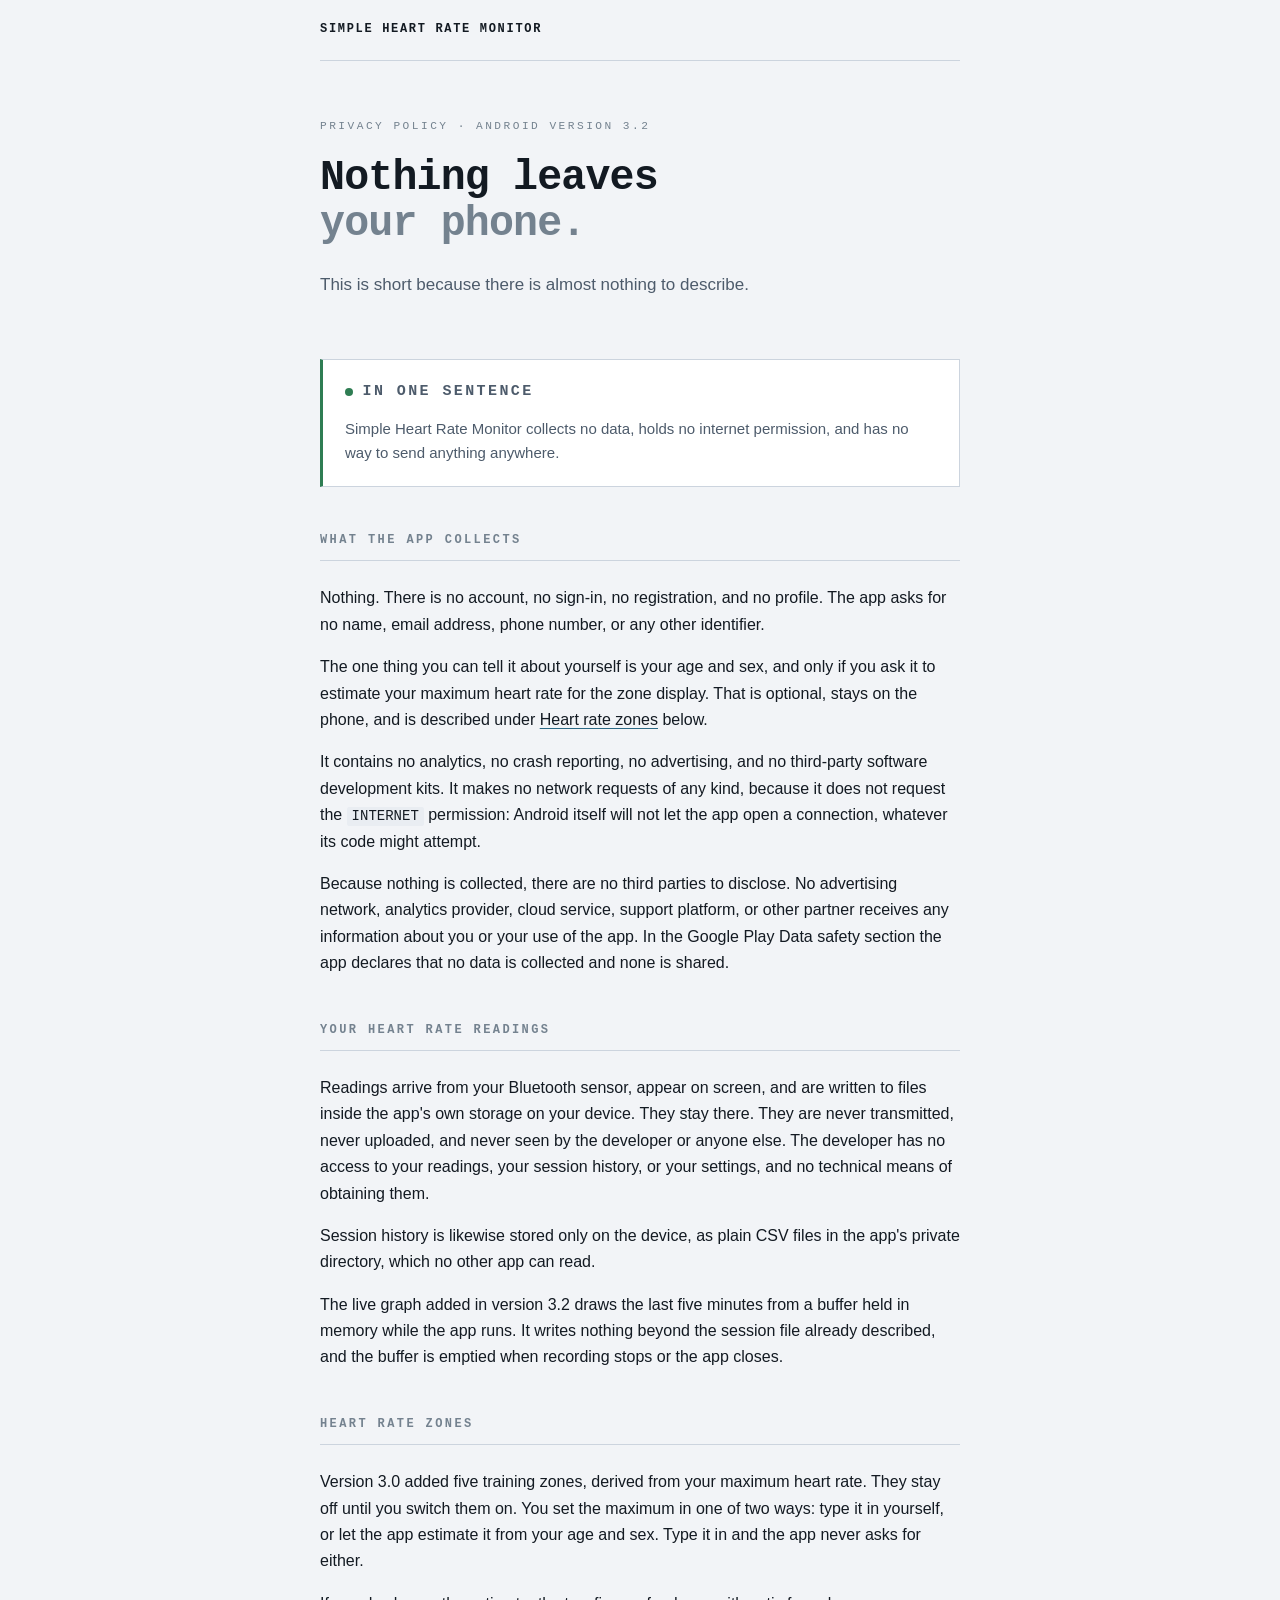
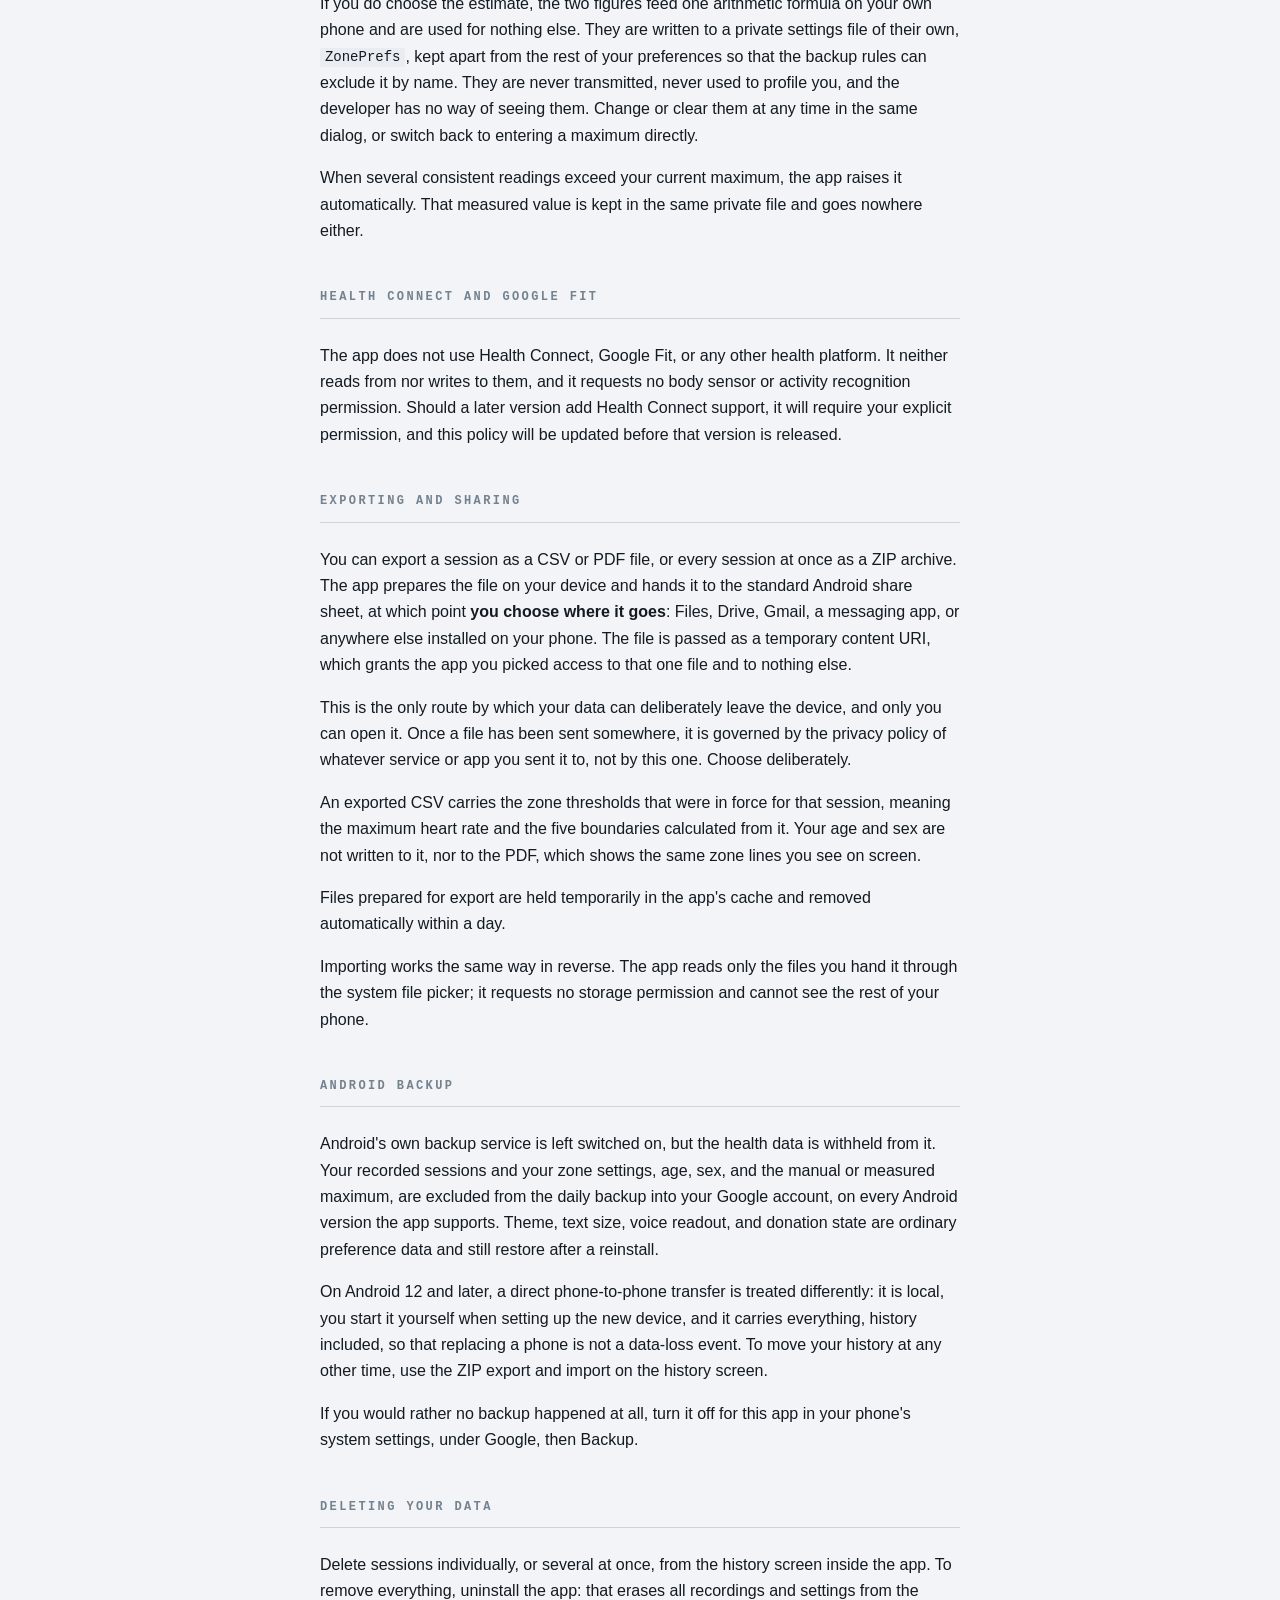
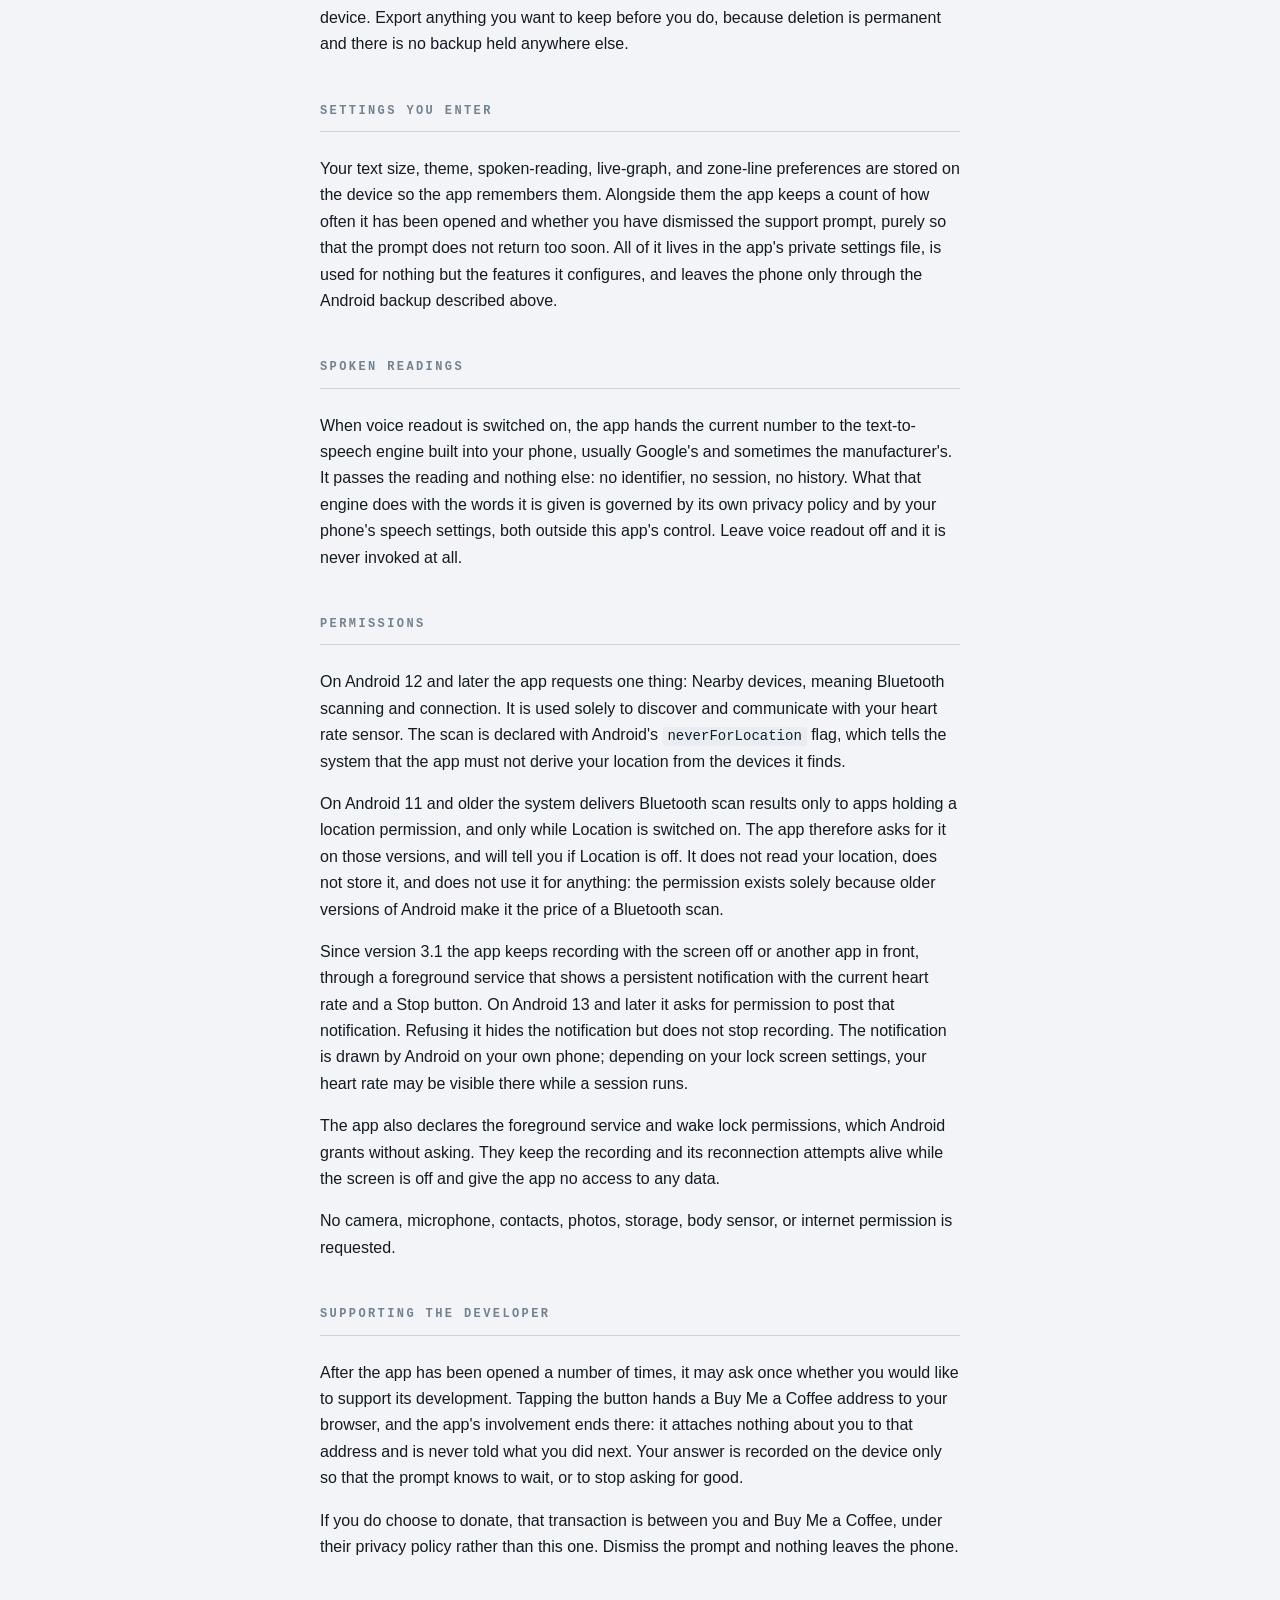
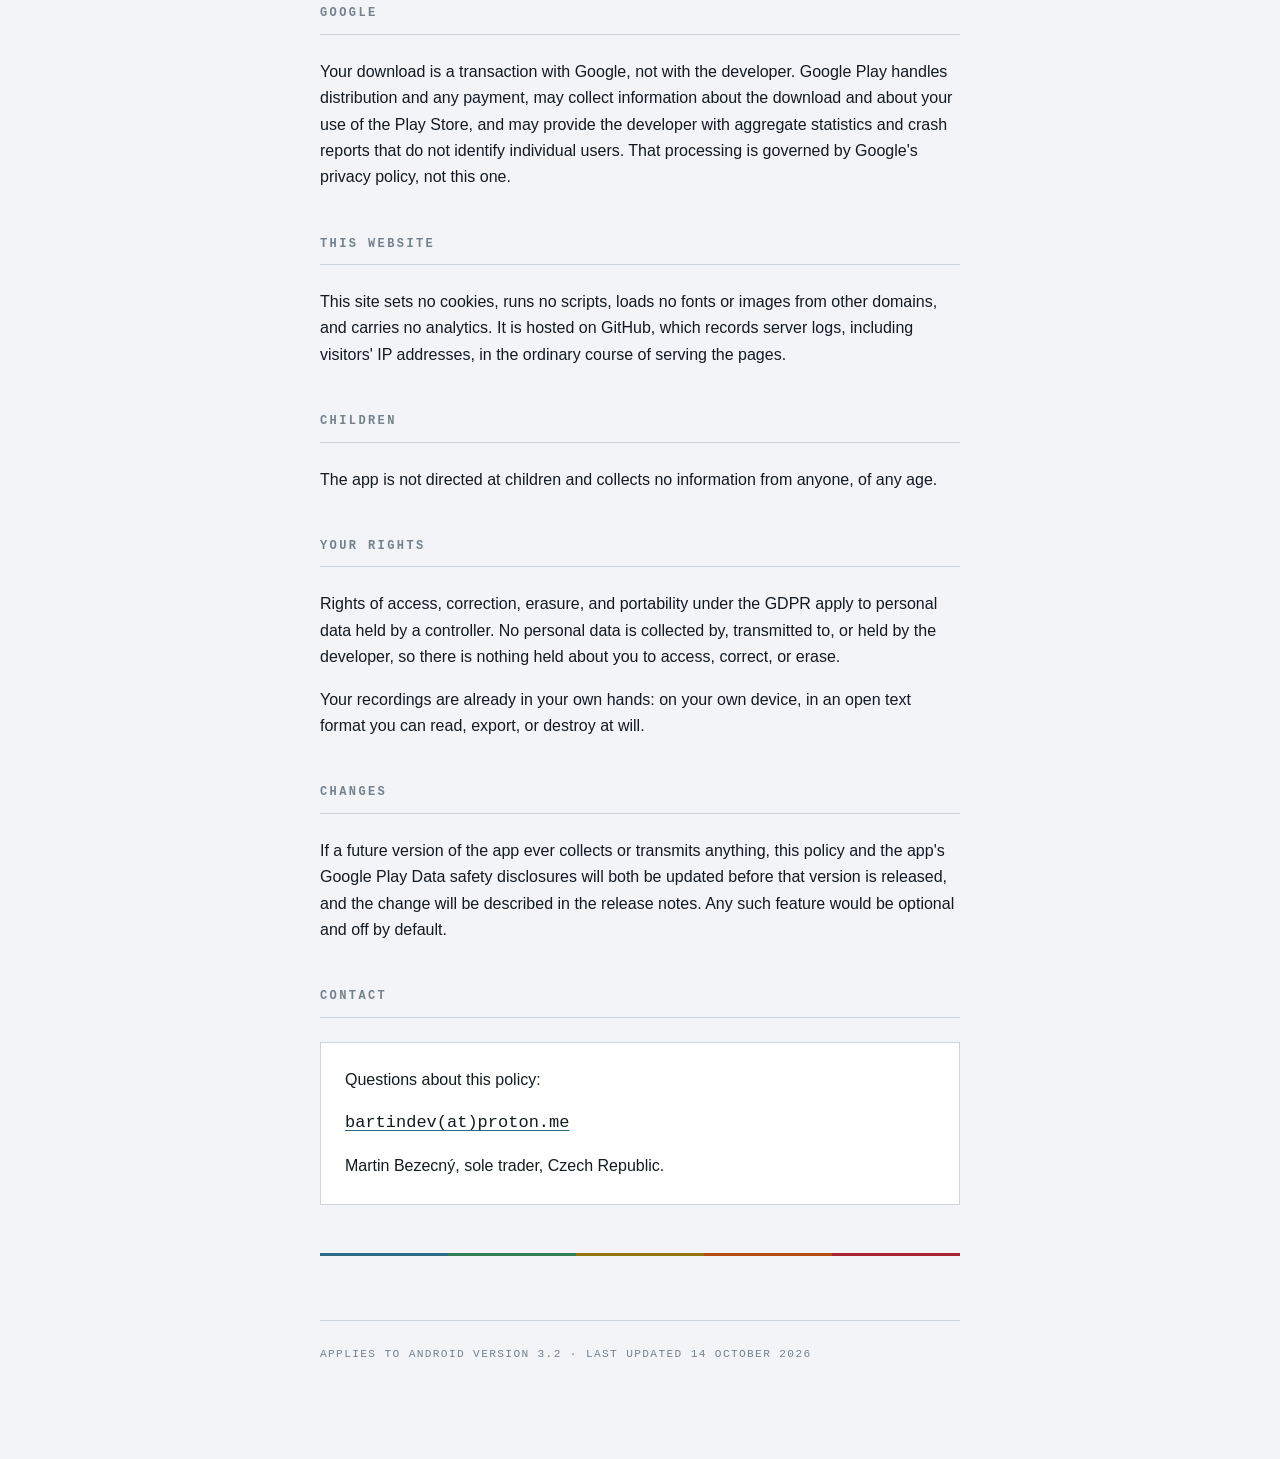
==== commit f7e3721f: "Update Android privacy policy for app version 3.2 Cover the v3.1 background recording service and it" ====
--- a/privacy-android.html
+++ b/privacy-android.html
@@ -18,7 +18,7 @@
 <main>
 
   <header class="hero">
-    <p class="eyebrow">Privacy policy &middot; Android version 3.0</p>
+    <p class="eyebrow">Privacy policy &middot; Android version 3.2</p>
     <h1>Nothing leaves<span>your phone.</span></h1>
     <p class="lede">This is short because there is almost nothing to describe.</p>
   </header>
@@ -40,6 +40,7 @@
     <h2>Your heart rate readings</h2>
     <p>Readings arrive from your Bluetooth sensor, appear on screen, and are written to files inside the app's own storage on your device. They stay there. They are never transmitted, never uploaded, and never seen by the developer or anyone else. The developer has no access to your readings, your session history, or your settings, and no technical means of obtaining them.</p>
     <p>Session history is likewise stored only on the device, as plain CSV files in the app's private directory, which no other app can read.</p>
+    <p>The live graph added in version 3.2 draws the last five minutes from a buffer held in memory while the app runs. It writes nothing beyond the session file already described, and the buffer is emptied when recording stops or the app closes.</p>
   </section>
 
   <section id="zones">
@@ -77,7 +78,7 @@
 
   <section>
     <h2>Settings you enter</h2>
-    <p>Your text size, theme, spoken-reading, and zone-line preferences are stored on the device so the app remembers them. Alongside them the app keeps a count of how often it has been opened and whether you have dismissed the support prompt, purely so that the prompt does not return too soon. All of it lives in the app's private settings file, is used for nothing but the features it configures, and never leaves the phone.</p>
+    <p>Your text size, theme, spoken-reading, live-graph, and zone-line preferences are stored on the device so the app remembers them. Alongside them the app keeps a count of how often it has been opened and whether you have dismissed the support prompt, purely so that the prompt does not return too soon. All of it lives in the app's private settings file, is used for nothing but the features it configures, and leaves the phone only through the Android backup described above.</p>
   </section>
 
   <section>
@@ -89,7 +90,9 @@
     <h2>Permissions</h2>
     <p>On Android 12 and later the app requests one thing: Nearby devices, meaning Bluetooth scanning and connection. It is used solely to discover and communicate with your heart rate sensor. The scan is declared with Android's <code>neverForLocation</code> flag, which tells the system that the app must not derive your location from the devices it finds.</p>
     <p>On Android 11 and older the system delivers Bluetooth scan results only to apps holding a location permission, and only while Location is switched on. The app therefore asks for it on those versions, and will tell you if Location is off. It does not read your location, does not store it, and does not use it for anything: the permission exists solely because older versions of Android make it the price of a Bluetooth scan.</p>
-    <p>No camera, microphone, contacts, photos, storage, body sensor, notification, or internet permission is requested.</p>
+    <p>Since version 3.1 the app keeps recording with the screen off or another app in front, through a foreground service that shows a persistent notification with the current heart rate and a Stop button. On Android 13 and later it asks for permission to post that notification. Refusing it hides the notification but does not stop recording. The notification is drawn by Android on your own phone; depending on your lock screen settings, your heart rate may be visible there while a session runs.</p>
+    <p>The app also declares the foreground service and wake lock permissions, which Android grants without asking. They keep the recording and its reconnection attempts alive while the screen is off and give the app no access to any data.</p>
+    <p>No camera, microphone, contacts, photos, storage, body sensor, or internet permission is requested.</p>
   </section>
 
   <section>
@@ -138,7 +141,7 @@
 </main>
 
 <footer>
-  <p class="meta">Applies to Android version 3.0 &middot; Last updated 17 September 2026</p>
+  <p class="meta">Applies to Android version 3.2 &middot; Last updated 14 October 2026</p>
 </footer>
 
 </body>
